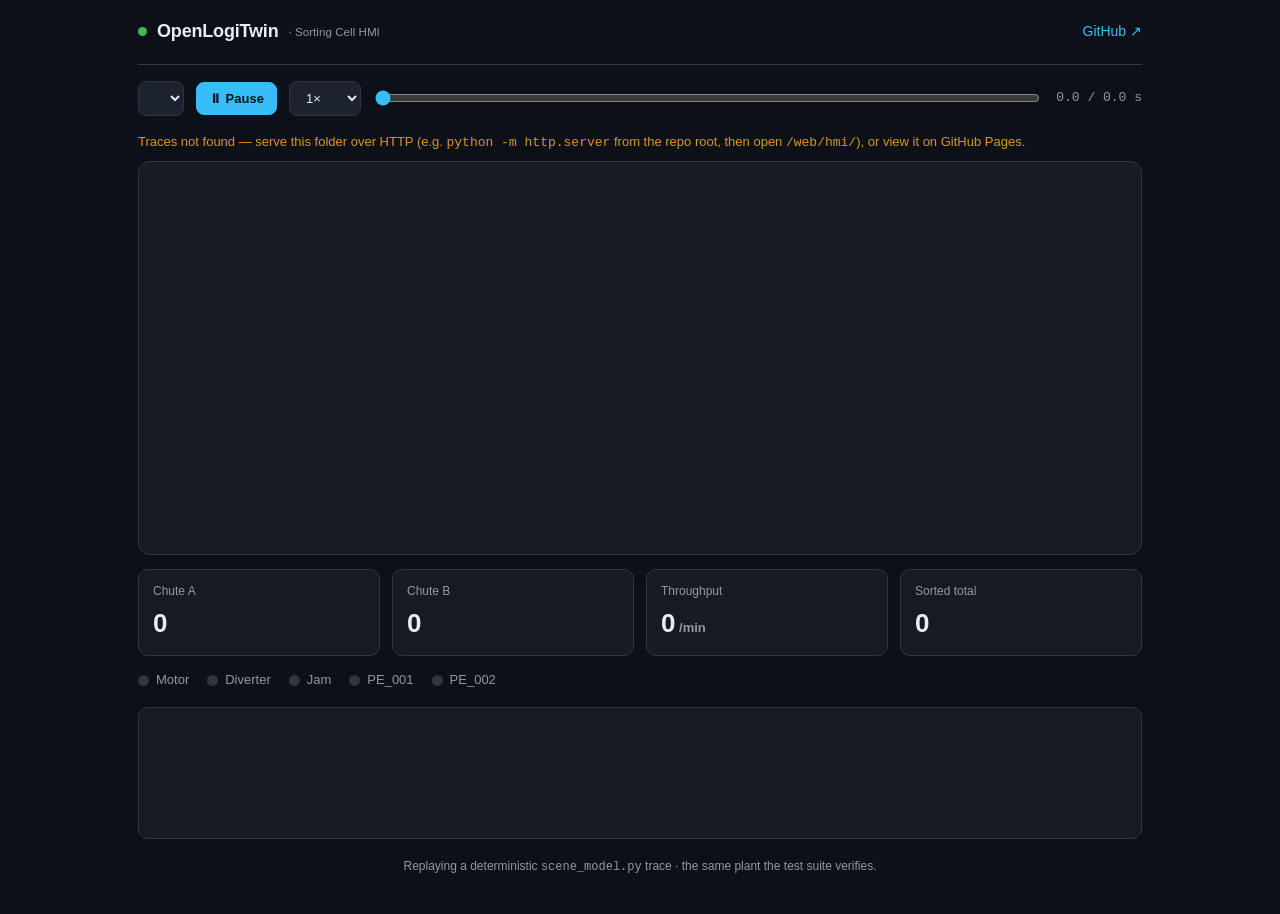
==== web/hmi/index.html @ 6ed05a0e "feat: live web HMI — replays sim traces in the browser (V1) - web/hmi/index.html: zero-install SVG H" ====
<!DOCTYPE html>
<html lang="en">
<head>
<meta charset="utf-8">
<meta name="viewport" content="width=device-width, initial-scale=1">
<title>OpenLogiTwin — Sorting Cell HMI</title>
<meta name="description" content="Live web HMI for the OpenLogiTwin conveyor sorting cell — replays deterministic simulation traces.">
<style>
  :root{
    --bg:#0d1117; --panel:#161b22; --panel2:#1c2230; --border:#30363d; --fg:#e6edf3;
    --muted:#9198a1; --accent:#38bdf8; --a:#3b82f6; --b:#f0883e; --ok:#3fb950;
    --warn:#d29922; --bad:#f85149; --belt:#222b38;
  }
  *{box-sizing:border-box}
  body{margin:0;background:var(--bg);color:var(--fg);
    font:14px/1.55 -apple-system,BlinkMacSystemFont,"Segoe UI",Roboto,Helvetica,Arial,sans-serif}
  a{color:var(--accent);text-decoration:none}
  .wrap{max-width:1040px;margin:0 auto;padding:0 18px}
  header{display:flex;align-items:center;justify-content:space-between;
    padding:18px 0;border-bottom:1px solid var(--border)}
  .brand{display:flex;align-items:center;gap:10px}
  .brand b{font-size:18px;letter-spacing:-.01em}
  .brand small{color:var(--muted)}
  .dot{width:9px;height:9px;border-radius:50%;background:var(--ok)}
  .toolbar{display:flex;align-items:center;gap:12px;flex-wrap:wrap;margin:16px 0}
  select,button{background:var(--panel2);color:var(--fg);border:1px solid var(--border);
    border-radius:8px;padding:8px 12px;font-size:13px;cursor:pointer}
  button:hover,select:hover{border-color:#4b5563}
  button.primary{background:var(--accent);color:#03121c;border-color:var(--accent);font-weight:600}
  input[type=range]{accent-color:var(--accent);flex:1;min-width:120px}
  .time{font-family:"SFMono-Regular",Consolas,monospace;color:var(--muted);font-size:13px;min-width:88px;text-align:right}
  .stage{background:var(--panel);border:1px solid var(--border);border-radius:12px;padding:8px}
  .grid{display:grid;grid-template-columns:repeat(auto-fit,minmax(120px,1fr));gap:12px;margin:14px 0}
  .card{background:var(--panel);border:1px solid var(--border);border-radius:10px;padding:12px 14px}
  .card .k{color:var(--muted);font-size:12px}
  .card .v{font-size:26px;font-weight:600;margin-top:2px}
  .lamps{display:flex;gap:18px;flex-wrap:wrap;align-items:center;margin:8px 0 16px}
  .lamp{display:flex;align-items:center;gap:7px;color:var(--muted);font-size:13px}
  .lamp i{width:11px;height:11px;border-radius:50%;background:var(--border);transition:background .15s}
  .log{background:var(--panel);border:1px solid var(--border);border-radius:10px;
    height:132px;overflow:auto;padding:8px 12px;font-family:Consolas,monospace;font-size:12.5px}
  .log div{color:var(--muted);padding:1px 0}
  .log .t{color:#566070}
  footer{color:var(--muted);font-size:12px;padding:18px 0 40px;text-align:center}
  .hint{display:none;color:var(--warn);font-size:13px;margin:8px 0}
</style>
</head>
<body>
<div class="wrap">
  <header>
    <div class="brand">
      <span class="dot"></span>
      <b>OpenLogiTwin</b><small>· Sorting Cell HMI</small>
    </div>
    <a href="https://github.com/aydogandagidir/conveyor-sorting-twin">GitHub ↗</a>
  </header>

  <div class="toolbar">
    <select id="scenario" aria-label="Scenario"></select>
    <button id="play" class="primary">⏸ Pause</button>
    <select id="speed" aria-label="Speed">
      <option value="0.5">0.5×</option><option value="1" selected>1×</option>
      <option value="2">2×</option><option value="4">4×</option>
    </select>
    <input type="range" id="seek" min="0" max="1000" value="0" aria-label="Timeline">
    <span class="time" id="time">0.0 / 0.0 s</span>
  </div>
  <div class="hint" id="hint">Traces not found — serve this folder over HTTP (e.g. <code>python -m http.server</code> from the repo root, then open <code>/web/hmi/</code>), or view it on GitHub Pages.</div>

  <div class="stage">
    <svg id="cell" viewBox="0 0 960 360" role="img" aria-label="Conveyor sorting cell visualization"></svg>
  </div>

  <div class="grid">
    <div class="card"><div class="k">Chute A</div><div class="v" id="ca">0</div></div>
    <div class="card"><div class="k">Chute B</div><div class="v" id="cb">0</div></div>
    <div class="card"><div class="k">Throughput</div><div class="v" id="tp">0<span style="font-size:13px;color:var(--muted)"> /min</span></div></div>
    <div class="card"><div class="k">Sorted total</div><div class="v" id="tot">0</div></div>
  </div>

  <div class="lamps">
    <span class="lamp"><i id="l-motor"></i>Motor</span>
    <span class="lamp"><i id="l-div"></i>Diverter</span>
    <span class="lamp"><i id="l-jam"></i>Jam</span>
    <span class="lamp"><i id="l-pe1"></i>PE_001</span>
    <span class="lamp"><i id="l-pe2"></i>PE_002</span>
  </div>

  <div class="log" id="log"></div>
  <footer>Replaying a deterministic <code>scene_model.py</code> trace · the same plant the test suite verifies.</footer>
</div>

<script>
(function(){
  const NS="http://www.w3.org/2000/svg", svg=document.getElementById("cell");
  const OX=64, SCALE=5.4, BELT_Y=214, PLEN=10;            // cm -> px
  const cx = cm => OX + cm*SCALE;
  const A_BIN={x:648,y:78}, B_BIN={x:812,y:208};          // exit targets (px)
  let trace=null, frames=[], dt=0.05, dur=0, layout=null;
  let simT=0, playing=true, speed=1, lastTs=null, lastIdx=-1;
  const vis=new Map();                                     // id -> {el, exiting, et}
  const $ = id => document.getElementById(id);

  function el(tag, attrs){const e=document.createElementNS(NS,tag);
    for(const k in attrs)e.setAttribute(k,attrs[k]);return e;}
  function text(x,y,s,fill,size){const t=el("text",{x,y,"font-size":size||11,fill});t.textContent=s;return t;}

  function drawStatic(){
    svg.innerHTML="";
    svg.appendChild(el("rect",{x:cx(0),y:BELT_Y,width:cx(layout.end)-cx(0),height:30,rx:5,
      fill:"var(--belt)",stroke:"var(--border)","stroke-width":1}));
    svg.appendChild(text(cx(0),BELT_Y-10,"infeed","var(--muted)"));
    // diverter
    svg.appendChild(el("rect",{id:"sv-div",x:cx(layout.divert)-3,y:BELT_Y-22,width:7,height:30,rx:2,
      fill:"var(--border)"}));
    // photo-eyes
    for(const [k,xcm,lbl] of [["pe1",layout.pe1,"pe_001"],["pe2",layout.pe2,"pe_002"]]){
      svg.appendChild(el("circle",{id:"sv-"+k,cx:cx(xcm),cy:BELT_Y-6,r:5,fill:"var(--border)"}));
      svg.appendChild(text(cx(xcm)-16,BELT_Y-22,lbl,"var(--muted)"));
    }
    // chute A spur + bin
    const sp=el("path",{d:`M ${cx(layout.divert)} ${BELT_Y} L ${A_BIN.x+30} ${A_BIN.y+44}`,
      fill:"none",stroke:"var(--border)","stroke-width":2,"stroke-dasharray":"4 4"});
    svg.appendChild(sp);
    svg.appendChild(el("rect",{x:A_BIN.x-12,y:A_BIN.y-12,width:120,height:50,rx:7,
      fill:"none",stroke:"var(--a)","stroke-width":1.4}));
    svg.appendChild(text(A_BIN.x,A_BIN.y+6,"Chute A","var(--a)",13));
    // chute B bin
    svg.appendChild(el("rect",{x:B_BIN.x-12,y:B_BIN.y-12,width:120,height:50,rx:7,
      fill:"none",stroke:"var(--b)","stroke-width":1.4}));
    svg.appendChild(text(B_BIN.x,B_BIN.y+6,"Chute B","var(--b)",13));
    const g=el("g",{id:"sv-parcels"}); svg.appendChild(g);
  }

  function frameAt(t){
    let i=Math.min(Math.floor(t/dt),frames.length-1); if(i<0)i=0;
    const f=frames[i], g=frames[Math.min(i+1,frames.length-1)];
    const frac=Math.min(Math.max((t-i*dt)/dt,0),1);
    const gm=new Map(g.parcels.map(p=>[p.id,p]));
    const parcels=f.parcels.map(p=>{const q=gm.get(p.id);
      return {id:p.id,x:q?p.x+(q.x-p.x)*frac:p.x,dest:p.dest,stuck:p.stuck};});
    return {i,parcels,motor:f.motor,diverter:f.diverter,jam:f.jam,a:f.a,b:f.b,pe1:f.pe1,pe2:f.pe2};
  }

  function lamp(id,on,col){$(id).style.background=on?(col||"var(--ok)"):"var(--border)";}

  function render(st,realDt){
    const g=$("sv-parcels");
    const seen=new Set();
    for(const p of st.parcels){
      let v=vis.get(p.id);
      if(!v){const r=el("rect",{width:24,height:18,rx:3});g.appendChild(r);v={el:r};vis.set(p.id,v);}
      v.exiting=false; v.dest=p.dest;
      v.el.setAttribute("x",cx(p.x)-12); v.el.setAttribute("y",BELT_Y-3);
      v.el.setAttribute("fill",p.dest===1?"var(--a)":"var(--b)");
      v.el.setAttribute("opacity",p.stuck?0.55:1);
      v.el.setAttribute("stroke",p.stuck?"var(--bad)":"none");
      v.el.setAttribute("stroke-width",p.stuck?2:0);
      seen.add(p.id);
    }
    for(const [id,v] of [...vis]){
      if(seen.has(id))continue;
      if(!v.exiting){v.exiting=true; v.et=0;
        const r=v.el; v.sx=+r.getAttribute("x"); v.sy=+r.getAttribute("y");
        const tgt=v.dest===1?A_BIN:B_BIN; v.tx=tgt.x; v.ty=tgt.y;}
      v.et+=realDt; const k=Math.min(v.et/0.45,1);
      v.el.setAttribute("x",v.sx+(v.tx-v.sx)*k);
      v.el.setAttribute("y",v.sy+(v.ty-v.sy)*k);
      v.el.setAttribute("opacity",1-k*0.9);
      if(k>=1){v.el.remove(); vis.delete(id);}
    }
    $("sv-div").setAttribute("fill",st.diverter?"var(--warn)":"var(--border)");
    $("sv-pe1").setAttribute("fill",st.pe1?"var(--accent)":"var(--border)");
    $("sv-pe2").setAttribute("fill",st.pe2?"var(--accent)":"var(--border)");
    lamp("l-motor",st.motor); lamp("l-div",st.diverter,"var(--warn)");
    lamp("l-jam",st.jam,"var(--bad)"); lamp("l-pe1",st.pe1,"var(--accent)"); lamp("l-pe2",st.pe2,"var(--accent)");
    $("ca").textContent=st.a; $("cb").textContent=st.b; $("tot").textContent=st.a+st.b;
    const mins=Math.max(simT/60,1e-6);
    $("tp").innerHTML=Math.round((st.a+st.b)/mins)+'<span style="font-size:13px;color:var(--muted)"> /min</span>';
    $("seek").value=Math.round(simT/dur*1000)||0;
    $("time").textContent=simT.toFixed(1)+" / "+dur.toFixed(1)+" s";
    logTransitions(st.i);
  }

  function logLine(t,msg,col){const d=document.createElement("div");
    d.innerHTML='<span class="t">'+t.toFixed(2)+'s</span> '+msg;
    if(col)d.style.color=col; const L=$("log"); L.appendChild(d); L.scrollTop=L.scrollHeight;}
  function logTransitions(idx){
    if(idx<=lastIdx){lastIdx=idx;return;}
    for(let j=Math.max(lastIdx,0)+1;j<=idx;j++){
      const a=frames[j-1], b=frames[j]; if(!a||!b)continue; const tt=j*dt;
      if(b.a>a.a)logLine(tt,"Sorted → Chute A","var(--a)");
      if(b.b>a.b)logLine(tt,"Sorted → Chute B","var(--b)");
      if(b.jam&&!a.jam)logLine(tt,"⚠ JAM detected — line stopped","var(--bad)");
      if(!b.jam&&a.jam)logLine(tt,"Jam cleared / reset","var(--ok)");
    }
    lastIdx=idx;
  }

  function clearVis(){for(const[,v]of vis)v.el.remove(); vis.clear();}
  function reset(){simT=0; lastIdx=-1; playing=true; $("play").textContent="⏸ Pause";
    $("log").innerHTML=""; clearVis();}

  let lastTick=null;
  function tick(){
    const now=performance.now(); if(lastTick==null)lastTick=now;
    const rd=Math.min((now-lastTick)/1000,0.5); lastTick=now;   // wall-clock dt; works hidden too
    if(playing&&frames.length){
      simT+=rd*speed;
      if(simT>=dur){simT=0; lastIdx=-1; $("log").innerHTML=""; clearVis();}   // seamless loop
    }
    if(frames.length)render(frameAt(simT),rd);
  }
  setInterval(tick,33);   // setInterval (not rAF) so it keeps running in background/kiosk tabs

  async function loadTrace(name){
    const r=await fetch("traces/"+name+".json"); trace=await r.json();
    frames=trace.frames; dt=trace.dt; layout=trace.layout;
    dur=(frames.length-1)*dt; drawStatic(); reset();
  }
  async function init(){
    try{
      const idx=await (await fetch("traces/index.json")).json();
      const sel=$("scenario");
      idx.traces.forEach(n=>{const o=document.createElement("option");o.value=n;
        o.textContent=n.replace(/_/g," ");sel.appendChild(o);});
      sel.onchange=()=>loadTrace(sel.value);
      await loadTrace(idx.traces[0]);
    }catch(e){$("hint").style.display="block";}
  }
  $("play").onclick=()=>{playing=!playing;$("play").textContent=playing?"⏸ Pause":"▶ Play";};
  $("speed").onchange=e=>speed=+e.target.value;
  $("seek").oninput=e=>{simT=(+e.target.value)/1000*dur; lastIdx=-1; $("log").innerHTML="";
    for(const[,v]of vis)v.el.remove(); vis.clear();};
  init();
})();
</script>
</body>
</html>
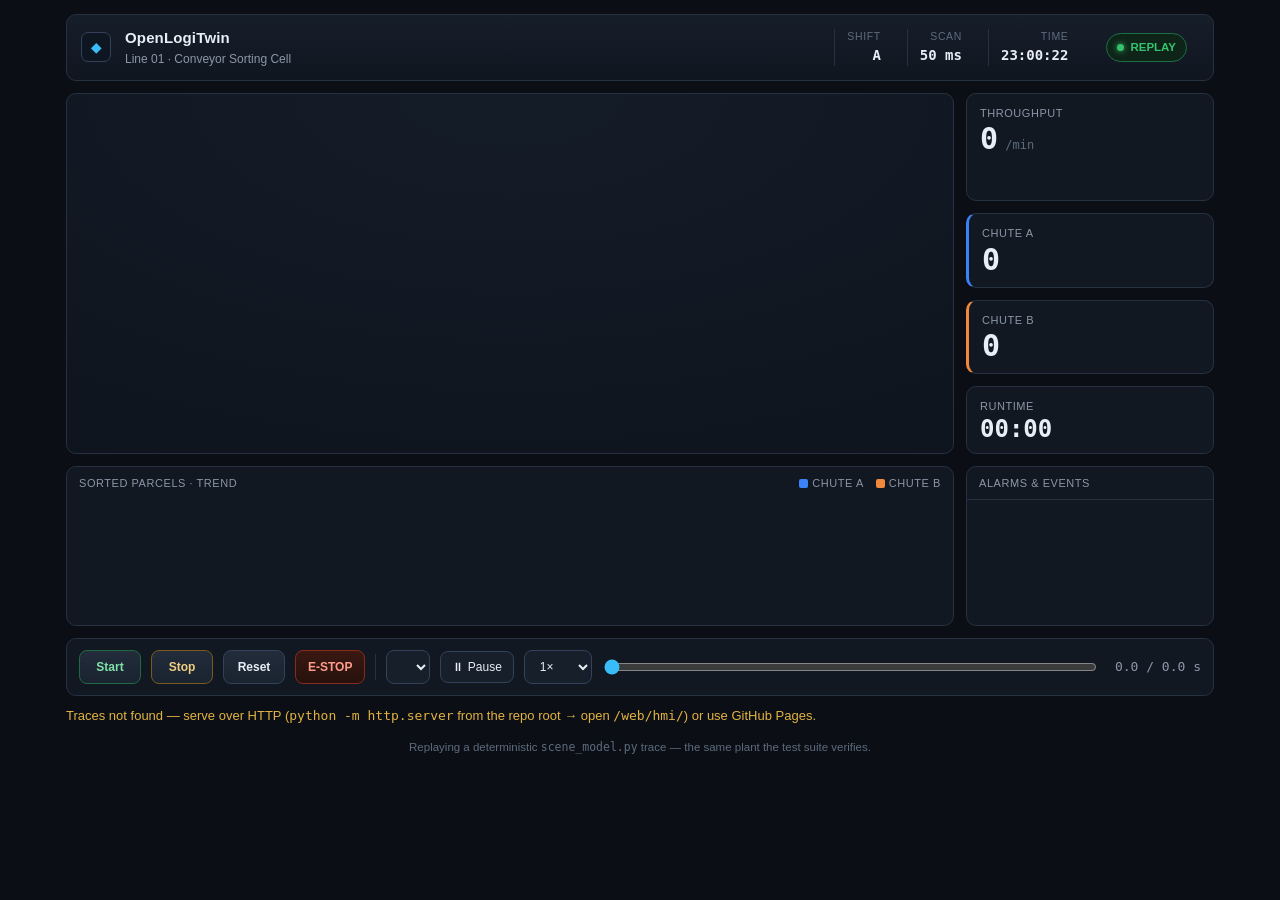
==== commit 50f6c5c7: "feat: high-fidelity industrial HMI — SCADA-grade visuals (V2) Rebuild web/hmi as a convincing indust" ====
--- a/web/hmi/index.html
+++ b/web/hmi/index.html
@@ -4,234 +4,345 @@
 <meta charset="utf-8">
 <meta name="viewport" content="width=device-width, initial-scale=1">
 <title>OpenLogiTwin — Sorting Cell HMI</title>
-<meta name="description" content="Live web HMI for the OpenLogiTwin conveyor sorting cell — replays deterministic simulation traces.">
+<meta name="description" content="High-fidelity web HMI for the OpenLogiTwin conveyor sorting cell — replays deterministic simulation traces.">
 <style>
   :root{
-    --bg:#0d1117; --panel:#161b22; --panel2:#1c2230; --border:#30363d; --fg:#e6edf3;
-    --muted:#9198a1; --accent:#38bdf8; --a:#3b82f6; --b:#f0883e; --ok:#3fb950;
-    --warn:#d29922; --bad:#f85149; --belt:#222b38;
+    --bg:#0b0f15; --panel:#121822; --panel2:#171f2b; --edge:#263141; --edge2:#33415a;
+    --fg:#e8eef6; --muted:#8b97a8; --dim:#5d6b7e;
+    --a:#3b82f6; --b:#f0883e; --ok:#36c26e; --warn:#e3b341; --bad:#f0533a; --accent:#38bdf8;
+    --steel:#2a3545; --steel2:#212b39; --belt:#1b2430; --box:#caa46a; --boxedge:#8a6f43;
   }
   *{box-sizing:border-box}
-  body{margin:0;background:var(--bg);color:var(--fg);
-    font:14px/1.55 -apple-system,BlinkMacSystemFont,"Segoe UI",Roboto,Helvetica,Arial,sans-serif}
+  html,body{margin:0;background:var(--bg);color:var(--fg);
+    font:13px/1.5 "Segoe UI",-apple-system,BlinkMacSystemFont,Roboto,Helvetica,Arial,sans-serif}
+  .app{max-width:1180px;margin:0 auto;padding:0 16px 40px}
   a{color:var(--accent);text-decoration:none}
-  .wrap{max-width:1040px;margin:0 auto;padding:0 18px}
-  header{display:flex;align-items:center;justify-content:space-between;
-    padding:18px 0;border-bottom:1px solid var(--border)}
-  .brand{display:flex;align-items:center;gap:10px}
-  .brand b{font-size:18px;letter-spacing:-.01em}
-  .brand small{color:var(--muted)}
-  .dot{width:9px;height:9px;border-radius:50%;background:var(--ok)}
-  .toolbar{display:flex;align-items:center;gap:12px;flex-wrap:wrap;margin:16px 0}
-  select,button{background:var(--panel2);color:var(--fg);border:1px solid var(--border);
-    border-radius:8px;padding:8px 12px;font-size:13px;cursor:pointer}
-  button:hover,select:hover{border-color:#4b5563}
-  button.primary{background:var(--accent);color:#03121c;border-color:var(--accent);font-weight:600}
+
+  header{display:flex;align-items:center;gap:14px;padding:12px 14px;margin-top:14px;
+    background:linear-gradient(180deg,#161e2a,#101620);border:1px solid var(--edge);border-radius:10px}
+  .logo{width:30px;height:30px;border-radius:7px;background:#0e1622;border:1px solid var(--edge2);
+    display:flex;align-items:center;justify-content:center;color:var(--accent);font-weight:700}
+  header .ttl{font-size:15px;font-weight:600;letter-spacing:.01em}
+  header .sub{color:var(--muted);font-size:12px}
+  .spacer{flex:1}
+  .stat{display:flex;flex-direction:column;align-items:flex-end;padding:0 12px;border-left:1px solid var(--edge)}
+  .stat .l{color:var(--dim);font-size:10.5px;text-transform:uppercase;letter-spacing:.06em}
+  .stat .v{font-family:"Consolas",monospace;font-size:14px;font-weight:600}
+  .pill{display:inline-flex;align-items:center;gap:6px;font-size:11.5px;font-weight:600;
+    padding:5px 10px;border-radius:20px;border:1px solid}
+  .pill.live{color:var(--ok);border-color:#1e6e44;background:#0e2418}
+  .pill .led{width:7px;height:7px;border-radius:50%;background:currentColor;box-shadow:0 0 6px currentColor}
+
+  .alarm{display:none;align-items:center;gap:10px;margin-top:10px;padding:9px 14px;border-radius:8px;
+    background:#2a120c;border:1px solid #7a2a1c;color:#ffb4a4;font-weight:600;font-size:13px}
+  .alarm.show{display:flex;animation:apulse 1.1s ease-in-out infinite}
+  @keyframes apulse{50%{background:#3a160d}}
+
+  .main{display:grid;grid-template-columns:1fr 248px;gap:12px;margin-top:12px}
+  .stage{background:radial-gradient(120% 140% at 50% 0,#141c28,#0d131c);
+    border:1px solid var(--edge);border-radius:10px;padding:6px}
+  .kpis{display:flex;flex-direction:column;gap:12px}
+  .kpi{background:var(--panel);border:1px solid var(--edge);border-radius:10px;padding:11px 13px}
+  .kpi .l{color:var(--muted);font-size:11px;text-transform:uppercase;letter-spacing:.05em}
+  .kpi .v{font-size:30px;font-weight:700;font-family:"Consolas",monospace;line-height:1.1;margin-top:1px}
+  .kpi .u{font-size:12px;color:var(--dim);font-weight:400}
+  .kpi.a{border-left:3px solid var(--a)} .kpi.b{border-left:3px solid var(--b)}
+  .spark{width:100%;height:30px;display:block;margin-top:4px}
+
+  .lower{display:grid;grid-template-columns:1fr 248px;gap:12px;margin-top:12px}
+  .trend{background:var(--panel);border:1px solid var(--edge);border-radius:10px;padding:8px 12px}
+  .trend .hd{display:flex;justify-content:space-between;color:var(--muted);font-size:11px;
+    text-transform:uppercase;letter-spacing:.05em;margin-bottom:4px}
+  .leg{display:flex;gap:12px;font-size:11px} .leg b{font-weight:400;color:var(--muted)}
+  .leg i{width:9px;height:9px;border-radius:2px;display:inline-block;margin-right:4px;vertical-align:-1px}
+  .alist{background:var(--panel);border:1px solid var(--edge);border-radius:10px;overflow:hidden}
+  .alist .hd{padding:8px 12px;color:var(--muted);font-size:11px;text-transform:uppercase;
+    letter-spacing:.05em;border-bottom:1px solid var(--edge)}
+  .alist .rows{height:118px;overflow:auto}
+  .arow{display:flex;align-items:center;gap:8px;padding:5px 12px;font-size:12px;border-bottom:1px solid #0f1620}
+  .arow .ts{font-family:Consolas,monospace;color:var(--dim);font-size:11px}
+  .arow .d{width:7px;height:7px;border-radius:50%;flex:none}
+
+  .ctrl{display:flex;align-items:center;gap:10px;flex-wrap:wrap;margin-top:12px;padding:11px 12px;
+    background:var(--panel);border:1px solid var(--edge);border-radius:10px}
+  .hbtn{min-width:62px;padding:9px 12px;border-radius:8px;border:1px solid var(--edge2);
+    background:linear-gradient(180deg,#222c3a,#1a2330);color:var(--fg);font-weight:600;font-size:12px;cursor:pointer}
+  .hbtn:active{transform:translateY(1px)}
+  .hbtn.go{border-color:#1f6b41;color:#7ee2a6} .hbtn.stop{border-color:#7a5a1d;color:#f0cd83}
+  .hbtn.est{border-color:#8a2a1c;color:#ff9d8c;background:linear-gradient(180deg,#3a1812,#27110c)}
+  .sep{width:1px;height:26px;background:var(--edge)}
+  select,.play{background:var(--panel2);color:var(--fg);border:1px solid var(--edge2);border-radius:8px;
+    padding:8px 11px;font-size:12px;cursor:pointer}
   input[type=range]{accent-color:var(--accent);flex:1;min-width:120px}
-  .time{font-family:"SFMono-Regular",Consolas,monospace;color:var(--muted);font-size:13px;min-width:88px;text-align:right}
-  .stage{background:var(--panel);border:1px solid var(--border);border-radius:12px;padding:8px}
-  .grid{display:grid;grid-template-columns:repeat(auto-fit,minmax(120px,1fr));gap:12px;margin:14px 0}
-  .card{background:var(--panel);border:1px solid var(--border);border-radius:10px;padding:12px 14px}
-  .card .k{color:var(--muted);font-size:12px}
-  .card .v{font-size:26px;font-weight:600;margin-top:2px}
-  .lamps{display:flex;gap:18px;flex-wrap:wrap;align-items:center;margin:8px 0 16px}
-  .lamp{display:flex;align-items:center;gap:7px;color:var(--muted);font-size:13px}
-  .lamp i{width:11px;height:11px;border-radius:50%;background:var(--border);transition:background .15s}
-  .log{background:var(--panel);border:1px solid var(--border);border-radius:10px;
-    height:132px;overflow:auto;padding:8px 12px;font-family:Consolas,monospace;font-size:12.5px}
-  .log div{color:var(--muted);padding:1px 0}
-  .log .t{color:#566070}
-  footer{color:var(--muted);font-size:12px;padding:18px 0 40px;text-align:center}
-  .hint{display:none;color:var(--warn);font-size:13px;margin:8px 0}
+  .time{font-family:Consolas,monospace;color:var(--muted);min-width:92px;text-align:right}
+  footer{color:var(--dim);font-size:11.5px;text-align:center;margin-top:14px}
+  .hint{display:none;color:var(--warn);margin-top:10px}
+  @media(max-width:820px){.main,.lower{grid-template-columns:1fr}}
+
+  /* mimic motion (gated by .run on the svg) */
+  .anim{animation-play-state:paused}
+  .run .anim{animation-play-state:running}
+  .beltmove{animation:bmove .7s linear infinite}
+  @keyframes bmove{to{transform:translateX(-22px)}}
+  .roller{transform-box:fill-box;transform-origin:center;animation:rspin 1.1s linear infinite}
+  @keyframes rspin{to{transform:rotate(360deg)}}
+  #sv-divarm{transition:transform .22s cubic-bezier(.4,1.3,.5,1)}
+  .glow{filter:drop-shadow(0 0 4px currentColor)}
 </style>
 </head>
 <body>
-<div class="wrap">
+<div class="app">
   <header>
-    <div class="brand">
-      <span class="dot"></span>
-      <b>OpenLogiTwin</b><small>· Sorting Cell HMI</small>
+    <div class="logo">◆</div>
+    <div><div class="ttl">OpenLogiTwin</div><div class="sub">Line 01 · Conveyor Sorting Cell</div></div>
+    <div class="spacer"></div>
+    <div class="stat"><span class="l">Shift</span><span class="v">A</span></div>
+    <div class="stat"><span class="l">Scan</span><span class="v" id="scan">50 ms</span></div>
+    <div class="stat"><span class="l">Time</span><span class="v" id="clock">--:--:--</span></div>
+    <div class="stat" style="border:none"><span class="pill live" id="conn"><span class="led"></span>REPLAY</span></div>
+  </header>
+
+  <div class="alarm" id="alarm"><span>⚠</span><span id="alarm-msg">Jam detected — conveyor stopped</span></div>
+
+  <div class="main">
+    <div class="stage">
+      <svg id="cell" viewBox="0 0 960 340" role="img" aria-label="Conveyor sorting cell process mimic"></svg>
     </div>
-    <a href="https://github.com/aydogandagidir/conveyor-sorting-twin">GitHub ↗</a>
-  </header>
-
-  <div class="toolbar">
+    <div class="kpis">
+      <div class="kpi"><div class="l">Throughput</div><div class="v" id="tp">0<span class="u"> /min</span></div>
+        <canvas class="spark" id="spark" width="220" height="30"></canvas></div>
+      <div class="kpi a"><div class="l">Chute A</div><div class="v" id="ca">0</div></div>
+      <div class="kpi b"><div class="l">Chute B</div><div class="v" id="cb">0</div></div>
+      <div class="kpi"><div class="l">Runtime</div><div class="v" id="rt" style="font-size:24px">00:00</div></div>
+    </div>
+  </div>
+
+  <div class="lower">
+    <div class="trend">
+      <div class="hd"><span>Sorted parcels · trend</span>
+        <span class="leg"><b><i style="background:var(--a)"></i>Chute A</b><b><i style="background:var(--b)"></i>Chute B</b></span></div>
+      <canvas id="trend" width="900" height="116" style="width:100%;height:116px"></canvas>
+    </div>
+    <div class="alist">
+      <div class="hd">Alarms &amp; events</div>
+      <div class="rows" id="log"></div>
+    </div>
+  </div>
+
+  <div class="ctrl">
+    <button class="hbtn go" id="b-start">Start</button>
+    <button class="hbtn stop" id="b-stop">Stop</button>
+    <button class="hbtn" id="b-reset">Reset</button>
+    <button class="hbtn est" id="b-est">E-STOP</button>
+    <div class="sep"></div>
     <select id="scenario" aria-label="Scenario"></select>
-    <button id="play" class="primary">⏸ Pause</button>
+    <button class="play" id="play">⏸ Pause</button>
     <select id="speed" aria-label="Speed">
       <option value="0.5">0.5×</option><option value="1" selected>1×</option>
-      <option value="2">2×</option><option value="4">4×</option>
-    </select>
+      <option value="2">2×</option><option value="4">4×</option></select>
     <input type="range" id="seek" min="0" max="1000" value="0" aria-label="Timeline">
     <span class="time" id="time">0.0 / 0.0 s</span>
   </div>
-  <div class="hint" id="hint">Traces not found — serve this folder over HTTP (e.g. <code>python -m http.server</code> from the repo root, then open <code>/web/hmi/</code>), or view it on GitHub Pages.</div>
-
-  <div class="stage">
-    <svg id="cell" viewBox="0 0 960 360" role="img" aria-label="Conveyor sorting cell visualization"></svg>
-  </div>
-
-  <div class="grid">
-    <div class="card"><div class="k">Chute A</div><div class="v" id="ca">0</div></div>
-    <div class="card"><div class="k">Chute B</div><div class="v" id="cb">0</div></div>
-    <div class="card"><div class="k">Throughput</div><div class="v" id="tp">0<span style="font-size:13px;color:var(--muted)"> /min</span></div></div>
-    <div class="card"><div class="k">Sorted total</div><div class="v" id="tot">0</div></div>
-  </div>
-
-  <div class="lamps">
-    <span class="lamp"><i id="l-motor"></i>Motor</span>
-    <span class="lamp"><i id="l-div"></i>Diverter</span>
-    <span class="lamp"><i id="l-jam"></i>Jam</span>
-    <span class="lamp"><i id="l-pe1"></i>PE_001</span>
-    <span class="lamp"><i id="l-pe2"></i>PE_002</span>
-  </div>
-
-  <div class="log" id="log"></div>
-  <footer>Replaying a deterministic <code>scene_model.py</code> trace · the same plant the test suite verifies.</footer>
+  <div class="hint" id="hint">Traces not found — serve over HTTP (<code>python -m http.server</code> from the repo root → open <code>/web/hmi/</code>) or use GitHub Pages.</div>
+  <footer>Replaying a deterministic <code>scene_model.py</code> trace — the same plant the test suite verifies.</footer>
 </div>
 
 <script>
 (function(){
-  const NS="http://www.w3.org/2000/svg", svg=document.getElementById("cell");
-  const OX=64, SCALE=5.4, BELT_Y=214, PLEN=10;            // cm -> px
-  const cx = cm => OX + cm*SCALE;
-  const A_BIN={x:648,y:78}, B_BIN={x:812,y:208};          // exit targets (px)
-  let trace=null, frames=[], dt=0.05, dur=0, layout=null;
-  let simT=0, playing=true, speed=1, lastTs=null, lastIdx=-1;
-  const vis=new Map();                                     // id -> {el, exiting, et}
-  const $ = id => document.getElementById(id);
-
-  function el(tag, attrs){const e=document.createElementNS(NS,tag);
-    for(const k in attrs)e.setAttribute(k,attrs[k]);return e;}
-  function text(x,y,s,fill,size){const t=el("text",{x,y,"font-size":size||11,fill});t.textContent=s;return t;}
+  const NS="http://www.w3.org/2000/svg", svg=document.getElementById("cell"), $=id=>document.getElementById(id);
+  const OX=120, SCALE=5.0, BELT_TOP=206, BELT_H=26, BOX_H=23, BOX_W=26;
+  const cx=cm=>OX+cm*SCALE;
+  const A_BIN={x:690,y:96}, B_BIN={x:836,y:250};
+  let frames=[], dt=0.05, dur=0, layout=null, peCm={};
+  let simT=0, playing=true, speed=1, lastIdx=-1, lastTick=null;
+  const vis=new Map();
+  let trendA=[], trendB=[], maxN=1;
+
+  function el(t,a){const e=document.createElementNS(NS,t);for(const k in a)e.setAttribute(k,a[k]);return e;}
+  function txt(x,y,s,fill,sz,anchor){const t=el("text",{x,y,"font-size":sz||11,fill,"font-family":"Segoe UI,Arial"});
+    if(anchor)t.setAttribute("text-anchor",anchor);t.textContent=s;return t;}
 
   function drawStatic(){
     svg.innerHTML="";
-    svg.appendChild(el("rect",{x:cx(0),y:BELT_Y,width:cx(layout.end)-cx(0),height:30,rx:5,
-      fill:"var(--belt)",stroke:"var(--border)","stroke-width":1}));
-    svg.appendChild(text(cx(0),BELT_Y-10,"infeed","var(--muted)"));
+    const bx0=cx(0), bx1=cx(layout.end);
+    // frame / floor
+    svg.appendChild(el("rect",{x:20,y:24,width:920,height:300,rx:10,fill:"none",stroke:"var(--edge)","stroke-width":1}));
+    svg.appendChild(txt(36,46,"SORTING CELL — MIMIC","var(--dim)",11));
+    // andon stack light
+    const lampY=[64,92,120];
+    [["red","var(--bad)"],["amb","var(--warn)"],["grn","var(--ok)"]].forEach((c,i)=>{
+      svg.appendChild(el("rect",{x:40,y:lampY[i],width:26,height:24,rx:4,fill:"#0c121b",stroke:"var(--edge2)"}));
+      svg.appendChild(el("circle",{id:"al-"+c[0],cx:53,cy:lampY[i]+12,r:8,fill:"var(--steel2)"}));});
+    svg.appendChild(el("rect",{x:48,y:144,width:10,height:30,fill:"var(--steel)"}));
+    svg.appendChild(txt(53,188,"ANDON","var(--dim)",9,"middle"));
+    // drive motor
+    svg.appendChild(el("rect",{x:bx0-44,y:BELT_TOP-6,width:40,height:BELT_H+26,rx:5,fill:"var(--steel2)",stroke:"var(--edge2)"}));
+    svg.appendChild(el("circle",{id:"sv-drive",cx:bx0-24,cy:BELT_TOP+BELT_H/2,r:13,fill:"#0e1622",stroke:"var(--edge2)"}));
+    svg.appendChild(el("line",{id:"sv-drivebar",x1:bx0-24,y1:BELT_TOP+BELT_H/2,x2:bx0-24,y2:BELT_TOP+BELT_H/2-13,stroke:"var(--muted)","stroke-width":2}));
+    svg.appendChild(txt(bx0-24,BELT_TOP+BELT_H+34,"M-001","var(--dim)",9,"middle"));
+    // belt body + rollers
+    svg.appendChild(el("rect",{x:bx0,y:BELT_TOP,width:bx1-bx0,height:BELT_H,rx:3,fill:"var(--belt)",stroke:"var(--edge2)"}));
+    const rg=el("g",{});
+    for(let x=bx0+14;x<bx1;x+=30){const g=el("g",{class:"anim roller"});
+      g.appendChild(el("circle",{cx:x,cy:BELT_TOP+BELT_H+9,r:8,fill:"var(--steel2)",stroke:"var(--edge2)"}));
+      g.appendChild(el("line",{x1:x,y1:BELT_TOP+BELT_H+9,x2:x,y2:BELT_TOP+BELT_H+2,stroke:"var(--dim)","stroke-width":1.5}));
+      rg.appendChild(g);} svg.appendChild(rg);
+    // moving belt texture (clipped)
+    const cp=el("clipPath",{id:"beltclip"}); cp.appendChild(el("rect",{x:bx0,y:BELT_TOP,width:bx1-bx0,height:BELT_H})); svg.appendChild(cp);
+    const tex=el("g",{"clip-path":"url(#beltclip)"}); const mv=el("g",{class:"anim beltmove"});
+    for(let x=bx0-22;x<bx1+22;x+=22)mv.appendChild(el("line",{x1:x,y1:BELT_TOP,x2:x-8,y2:BELT_TOP+BELT_H,stroke:"#0e151f","stroke-width":2}));
+    tex.appendChild(mv); svg.appendChild(tex);
+    // photo-eyes
+    for(const k of ["pe1","pe2"]){const X=cx(peCm[k]);
+      svg.appendChild(el("rect",{x:X-6,y:BELT_TOP-30,width:12,height:9,rx:2,fill:"var(--steel)"}));
+      svg.appendChild(el("line",{id:"sv-"+k,x1:X,y1:BELT_TOP-20,x2:X,y2:BELT_TOP+BELT_H,stroke:"var(--ok)","stroke-width":1.5,opacity:.5}));
+      svg.appendChild(txt(X,BELT_TOP-34,k.toUpperCase().replace("PE","PE_00"),"var(--dim)",8.5,"middle"));}
     // diverter
-    svg.appendChild(el("rect",{id:"sv-div",x:cx(layout.divert)-3,y:BELT_Y-22,width:7,height:30,rx:2,
-      fill:"var(--border)"}));
-    // photo-eyes
-    for(const [k,xcm,lbl] of [["pe1",layout.pe1,"pe_001"],["pe2",layout.pe2,"pe_002"]]){
-      svg.appendChild(el("circle",{id:"sv-"+k,cx:cx(xcm),cy:BELT_Y-6,r:5,fill:"var(--border)"}));
-      svg.appendChild(text(cx(xcm)-16,BELT_Y-22,lbl,"var(--muted)"));
-    }
-    // chute A spur + bin
-    const sp=el("path",{d:`M ${cx(layout.divert)} ${BELT_Y} L ${A_BIN.x+30} ${A_BIN.y+44}`,
-      fill:"none",stroke:"var(--border)","stroke-width":2,"stroke-dasharray":"4 4"});
-    svg.appendChild(sp);
-    svg.appendChild(el("rect",{x:A_BIN.x-12,y:A_BIN.y-12,width:120,height:50,rx:7,
-      fill:"none",stroke:"var(--a)","stroke-width":1.4}));
-    svg.appendChild(text(A_BIN.x,A_BIN.y+6,"Chute A","var(--a)",13));
-    // chute B bin
-    svg.appendChild(el("rect",{x:B_BIN.x-12,y:B_BIN.y-12,width:120,height:50,rx:7,
-      fill:"none",stroke:"var(--b)","stroke-width":1.4}));
-    svg.appendChild(text(B_BIN.x,B_BIN.y+6,"Chute B","var(--b)",13));
-    const g=el("g",{id:"sv-parcels"}); svg.appendChild(g);
+    const dvX=cx(layout.divert);
+    svg.appendChild(el("circle",{cx:dvX,cy:BELT_TOP+BELT_H,r:3,fill:"var(--edge2)"}));
+    const arm=el("g",{id:"sv-divarm",transform:`rotate(0 ${dvX} ${BELT_TOP+BELT_H})`});
+    arm.appendChild(el("rect",{x:dvX-3,y:BELT_TOP-20,width:7,height:BELT_H+20,rx:3,fill:"var(--steel)",stroke:"var(--edge2)"}));
+    svg.appendChild(arm);
+    svg.appendChild(txt(dvX,BELT_TOP+BELT_H+34,"DV-001","var(--dim)",9,"middle"));
+    // chute A ramp + bin
+    svg.appendChild(el("path",{d:`M ${dvX} ${BELT_TOP} L ${A_BIN.x+18} ${A_BIN.y+44}`,fill:"none",stroke:"var(--edge2)","stroke-width":2,"stroke-dasharray":"5 5"}));
+    bin("A",A_BIN,"var(--a)"); bin("B",B_BIN,"var(--b)");
+    svg.appendChild(el("g",{id:"sv-parcels"}));
+    svg.appendChild(el("g",{id:"sv-stackA"})); svg.appendChild(el("g",{id:"sv-stackB"}));
+  }
+  function bin(id,p,col){
+    svg.appendChild(el("path",{d:`M ${p.x-18} ${p.y-14} L ${p.x-18} ${p.y+40} L ${p.x+92} ${p.y+40} L ${p.x+92} ${p.y-14}`,
+      fill:"#0d1622",stroke:col,"stroke-width":1.4}));
+    svg.appendChild(txt(p.x-10,p.y-20,"Chute "+id,col,12));
+    svg.appendChild(txt(p.x+86,p.y-20,"","var(--muted)",13,"end")).setAttribute("id","bincnt"+id);
+  }
+  function parcelEl(dest){
+    const g=el("g",{});
+    g.appendChild(el("rect",{width:BOX_W,height:BOX_H,rx:2,fill:"var(--box)",stroke:"var(--boxedge)","stroke-width":1.2}));
+    g.appendChild(el("line",{x1:0,y1:6,x2:BOX_W,y2:6,stroke:"var(--boxedge)","stroke-width":1,opacity:.6}));
+    g.appendChild(el("rect",{x:0,y:0,width:BOX_W,height:4,rx:1,fill:dest===1?"var(--a)":"var(--b)"}));
+    for(let i=0;i<5;i++)g.appendChild(el("rect",{x:5+i*3.6,y:11,width:[1.4,1,2,1,1.4][i],height:8,fill:"#23150a"}));
+    return g;
   }
 
   function frameAt(t){
     let i=Math.min(Math.floor(t/dt),frames.length-1); if(i<0)i=0;
-    const f=frames[i], g=frames[Math.min(i+1,frames.length-1)];
-    const frac=Math.min(Math.max((t-i*dt)/dt,0),1);
+    const f=frames[i], g=frames[Math.min(i+1,frames.length-1)], fr=Math.min(Math.max((t-i*dt)/dt,0),1);
     const gm=new Map(g.parcels.map(p=>[p.id,p]));
-    const parcels=f.parcels.map(p=>{const q=gm.get(p.id);
-      return {id:p.id,x:q?p.x+(q.x-p.x)*frac:p.x,dest:p.dest,stuck:p.stuck};});
+    const parcels=f.parcels.map(p=>{const q=gm.get(p.id);return {id:p.id,x:q?p.x+(q.x-p.x)*fr:p.x,dest:p.dest,stuck:p.stuck};});
     return {i,parcels,motor:f.motor,diverter:f.diverter,jam:f.jam,a:f.a,b:f.b,pe1:f.pe1,pe2:f.pe2};
   }
-
-  function lamp(id,on,col){$(id).style.background=on?(col||"var(--ok)"):"var(--border)";}
-
-  function render(st,realDt){
-    const g=$("sv-parcels");
-    const seen=new Set();
-    for(const p of st.parcels){
-      let v=vis.get(p.id);
-      if(!v){const r=el("rect",{width:24,height:18,rx:3});g.appendChild(r);v={el:r};vis.set(p.id,v);}
-      v.exiting=false; v.dest=p.dest;
-      v.el.setAttribute("x",cx(p.x)-12); v.el.setAttribute("y",BELT_Y-3);
-      v.el.setAttribute("fill",p.dest===1?"var(--a)":"var(--b)");
-      v.el.setAttribute("opacity",p.stuck?0.55:1);
-      v.el.setAttribute("stroke",p.stuck?"var(--bad)":"none");
-      v.el.setAttribute("stroke-width",p.stuck?2:0);
-      seen.add(p.id);
-    }
-    for(const [id,v] of [...vis]){
-      if(seen.has(id))continue;
-      if(!v.exiting){v.exiting=true; v.et=0;
-        const r=v.el; v.sx=+r.getAttribute("x"); v.sy=+r.getAttribute("y");
-        const tgt=v.dest===1?A_BIN:B_BIN; v.tx=tgt.x; v.ty=tgt.y;}
-      v.et+=realDt; const k=Math.min(v.et/0.45,1);
-      v.el.setAttribute("x",v.sx+(v.tx-v.sx)*k);
-      v.el.setAttribute("y",v.sy+(v.ty-v.sy)*k);
-      v.el.setAttribute("opacity",1-k*0.9);
-      if(k>=1){v.el.remove(); vis.delete(id);}
-    }
-    $("sv-div").setAttribute("fill",st.diverter?"var(--warn)":"var(--border)");
-    $("sv-pe1").setAttribute("fill",st.pe1?"var(--accent)":"var(--border)");
-    $("sv-pe2").setAttribute("fill",st.pe2?"var(--accent)":"var(--border)");
-    lamp("l-motor",st.motor); lamp("l-div",st.diverter,"var(--warn)");
-    lamp("l-jam",st.jam,"var(--bad)"); lamp("l-pe1",st.pe1,"var(--accent)"); lamp("l-pe2",st.pe2,"var(--accent)");
-    $("ca").textContent=st.a; $("cb").textContent=st.b; $("tot").textContent=st.a+st.b;
+  const set=(id,k,v)=>{const e=$(id);if(e)e.setAttribute(k,v);};
+
+  function render(st,rd){
+    svg.classList.toggle("run",st.motor);
+    const g=$("sv-parcels"), seen=new Set();
+    for(const p of st.parcels){let v=vis.get(p.id);
+      if(!v){const e=parcelEl(p.dest);g.appendChild(e);v={el:e};vis.set(p.id,v);}
+      v.dest=p.dest; v.el.setAttribute("transform",`translate(${cx(p.x)-BOX_W/2} ${BELT_TOP-BOX_H})`);
+      v.el.setAttribute("opacity",p.stuck?.6:1);
+      v.el.firstChild.setAttribute("stroke",p.stuck?"var(--bad)":"var(--boxedge)");
+      v.el.firstChild.setAttribute("stroke-width",p.stuck?2:1.2);
+      seen.add(p.id);}
+    for(const [id,v] of [...vis]){if(seen.has(id))continue;
+      if(!v.exiting){v.exiting=true;v.et=0;const m=(v.el.getAttribute("transform").match(/translate\(([-\d.]+) ([-\d.]+)/));
+        v.sx=+m[1];v.sy=+m[2];const t=v.dest===1?A_BIN:B_BIN;v.tx=t.x;v.ty=t.y;}
+      v.et+=rd;const k=Math.min(v.et/.5,1),e=1-(1-k)*(1-k);
+      v.el.setAttribute("transform",`translate(${v.sx+(v.tx-v.sx)*e} ${v.sy+(v.ty-v.sy)*e}) scale(${1-k*.45})`);
+      v.el.setAttribute("opacity",1-k);
+      if(k>=1){v.el.remove();vis.delete(id);}}
+    // diverter swing + beams + drive
+    set("sv-divarm","transform",`rotate(${st.diverter?-32:0} ${cx(layout.divert)} ${BELT_TOP+BELT_H})`);
+    beam("sv-pe1",st.pe1); beam("sv-pe2",st.pe2);
+    // andon
+    andon("al-grn",st.motor,"var(--ok)"); andon("al-amb",st.diverter&&!st.jam,"var(--warn)"); andon("al-red",st.jam,"var(--bad)");
+    // bins
+    if($("bincntA"))$("bincntA").textContent=st.a; if($("bincntB"))$("bincntB").textContent=st.b;
+    stack("sv-stackA",A_BIN,st.a,"var(--a)"); stack("sv-stackB",B_BIN,st.b,"var(--b)");
+    // KPIs
+    $("ca").textContent=st.a; $("cb").textContent=st.b;
     const mins=Math.max(simT/60,1e-6);
-    $("tp").innerHTML=Math.round((st.a+st.b)/mins)+'<span style="font-size:13px;color:var(--muted)"> /min</span>';
+    $("tp").innerHTML=Math.round((st.a+st.b)/mins)+'<span class="u"> /min</span>';
+    $("rt").textContent=fmt(simT);
     $("seek").value=Math.round(simT/dur*1000)||0;
     $("time").textContent=simT.toFixed(1)+" / "+dur.toFixed(1)+" s";
+    // alarm banner
+    $("alarm").classList.toggle("show",st.jam);
+    drawTrend(); drawSpark();
     logTransitions(st.i);
   }
-
-  function logLine(t,msg,col){const d=document.createElement("div");
-    d.innerHTML='<span class="t">'+t.toFixed(2)+'s</span> '+msg;
-    if(col)d.style.color=col; const L=$("log"); L.appendChild(d); L.scrollTop=L.scrollHeight;}
-  function logTransitions(idx){
-    if(idx<=lastIdx){lastIdx=idx;return;}
-    for(let j=Math.max(lastIdx,0)+1;j<=idx;j++){
-      const a=frames[j-1], b=frames[j]; if(!a||!b)continue; const tt=j*dt;
-      if(b.a>a.a)logLine(tt,"Sorted → Chute A","var(--a)");
-      if(b.b>a.b)logLine(tt,"Sorted → Chute B","var(--b)");
-      if(b.jam&&!a.jam)logLine(tt,"⚠ JAM detected — line stopped","var(--bad)");
-      if(!b.jam&&a.jam)logLine(tt,"Jam cleared / reset","var(--ok)");
-    }
-    lastIdx=idx;
-  }
-
-  function clearVis(){for(const[,v]of vis)v.el.remove(); vis.clear();}
-  function reset(){simT=0; lastIdx=-1; playing=true; $("play").textContent="⏸ Pause";
-    $("log").innerHTML=""; clearVis();}
-
-  let lastTick=null;
-  function tick(){
-    const now=performance.now(); if(lastTick==null)lastTick=now;
-    const rd=Math.min((now-lastTick)/1000,0.5); lastTick=now;   // wall-clock dt; works hidden too
-    if(playing&&frames.length){
-      simT+=rd*speed;
-      if(simT>=dur){simT=0; lastIdx=-1; $("log").innerHTML=""; clearVis();}   // seamless loop
-    }
-    if(frames.length)render(frameAt(simT),rd);
-  }
-  setInterval(tick,33);   // setInterval (not rAF) so it keeps running in background/kiosk tabs
+  function beam(id,broken){const e=$(id);if(!e)return;
+    e.setAttribute("stroke",broken?"var(--bad)":"var(--ok)");e.setAttribute("opacity",broken?1:.45);
+    e.setAttribute("stroke-dasharray",broken?"3 3":"0");e.setAttribute("stroke-width",broken?2.4:1.5);}
+  function andon(id,on,col){const e=$(id);if(!e)return;e.setAttribute("fill",on?col:"var(--steel2)");
+    e.style.color=col;e.classList.toggle("glow",on);}
+  function stack(id,p,n,col){const g=$(id);if(!g)return;g.innerHTML="";const show=Math.min(n,12);
+    for(let i=0;i<show;i++){const r=i%4,c=Math.floor(i/4);
+      g.appendChild(el("rect",{x:p.x+2+r*16,y:p.y+30-c*9,width:14,height:8,rx:1,fill:col,opacity:.8}));}}
+  function fmt(s){const m=Math.floor(s/60),x=Math.floor(s%60);return String(m).padStart(2,"0")+":"+String(x).padStart(2,"0");}
+
+  function drawTrend(){const c=$("trend"),x=c.getContext("2d"),W=c.width,H=c.height;
+    x.clearRect(0,0,W,H);const n=frames.length;if(!n)return;
+    const xs=i=>i/(n-1)*(W-8)+4, ys=v=>H-6-(v/maxN)*(H-16);
+    x.strokeStyle="#1c2533";x.lineWidth=1;for(let gy=0;gy<=2;gy++){const y=6+gy*(H-12)/2;
+      x.beginPath();x.moveTo(4,y);x.lineTo(W-4,y);x.stroke();}
+    for(const[arr,col] of [[trendB,"#f0883e"],[trendA,"#3b82f6"]]){
+      x.beginPath();x.moveTo(xs(0),ys(0));for(let i=0;i<n;i++)x.lineTo(xs(i),ys(arr[i]));
+      x.lineTo(xs(n-1),ys(0));x.closePath();x.globalAlpha=.13;x.fillStyle=col;x.fill();x.globalAlpha=1;
+      x.beginPath();for(let i=0;i<n;i++){const px=xs(i),py=ys(arr[i]);i?x.lineTo(px,py):x.moveTo(px,py);}
+      x.strokeStyle=col;x.lineWidth=1.6;x.stroke();}
+    const ph=xs(Math.min(Math.floor(simT/dt),n-1));x.strokeStyle="#5cc8ff";x.lineWidth=1;
+    x.beginPath();x.moveTo(ph,2);x.lineTo(ph,H-2);x.stroke();}
+  let spark=[];
+  function drawSpark(){const c=$("spark"),x=c.getContext("2d"),W=c.width,H=c.height;
+    const v=spark.length?spark[spark.length-1]:0;
+    x.clearRect(0,0,W,H);if(spark.length<2)return;const mx=Math.max(...spark,1);
+    x.beginPath();spark.forEach((s,i)=>{const px=i/(spark.length-1)*W,py=H-3-(s/mx)*(H-6);i?x.lineTo(px,py):x.moveTo(px,py);});
+    x.strokeStyle="#38bdf8";x.lineWidth=1.4;x.stroke();}
+
+  function logLine(t,msg,col,sev){const d=document.createElement("div");d.className="arow";
+    d.innerHTML='<span class="d" style="background:'+sev+'"></span><span class="ts">'+t.toFixed(2)+'s</span><span style="color:'+(col||"var(--fg)")+'">'+msg+'</span>';
+    const L=$("log");L.insertBefore(d,L.firstChild);while(L.children.length>60)L.removeChild(L.lastChild);}
+  function logTransitions(idx){if(idx<=lastIdx){lastIdx=idx;return;}
+    for(let j=Math.max(lastIdx,0)+1;j<=idx;j++){const a=frames[j-1],b=frames[j];if(!a||!b)continue;const tt=j*dt;
+      if(b.a>a.a)logLine(tt,"Parcel sorted → Chute A","var(--a)","var(--a)");
+      if(b.b>a.b)logLine(tt,"Parcel sorted → Chute B","var(--b)","var(--b)");
+      if(b.jam&&!a.jam)logLine(tt,"JAM — conveyor stopped (DV-001 zone)","#ffb4a4","var(--bad)");
+      if(!b.jam&&a.jam)logLine(tt,"Jam cleared · line reset","#9fe6bd","var(--ok)");}
+    lastIdx=idx;}
+
+  function clearVis(){for(const[,v]of vis)v.el.remove();vis.clear();}
+  function reset(){simT=0;lastIdx=-1;spark=[];playing=true;$("play").textContent="⏸ Pause";$("log").innerHTML="";clearVis();}
+  function tick(){const now=performance.now();if(lastTick==null)lastTick=now;
+    const rd=Math.min((now-lastTick)/1000,.5);lastTick=now;
+    if(playing&&frames.length){simT+=rd*speed;
+      const st=frameAt(simT);const mins=Math.max(simT/60,1e-6);
+      if(spark.length<400)spark.push((st.a+st.b)/mins);
+      if(simT>=dur){simT=0;lastIdx=-1;spark=[];$("log").innerHTML="";clearVis();}}
+    if(frames.length)render(frameAt(simT),rd);}
+  setInterval(tick,33);
+  setInterval(()=>{const d=new Date();$("clock").textContent=d.toTimeString().slice(0,8);},1000);
 
   async function loadTrace(name){
-    const r=await fetch("traces/"+name+".json"); trace=await r.json();
-    frames=trace.frames; dt=trace.dt; layout=trace.layout;
-    dur=(frames.length-1)*dt; drawStatic(); reset();
-  }
+    const r=await fetch("traces/"+name+".json");const t=await r.json();
+    frames=t.frames;dt=t.dt;layout=t.layout;dur=(frames.length-1)*dt;
+    peCm={pe1:layout.pe1,pe2:layout.pe2};
+    trendA=frames.map(f=>f.a);trendB=frames.map(f=>f.b);
+    maxN=Math.max(1,trendA[trendA.length-1]+trendB[trendB.length-1]);
+    $("scan").textContent=Math.round(dt*1000)+" ms";
+    drawStatic();reset();}
   async function init(){
-    try{
-      const idx=await (await fetch("traces/index.json")).json();
-      const sel=$("scenario");
-      idx.traces.forEach(n=>{const o=document.createElement("option");o.value=n;
-        o.textContent=n.replace(/_/g," ");sel.appendChild(o);});
-      sel.onchange=()=>loadTrace(sel.value);
-      await loadTrace(idx.traces[0]);
-    }catch(e){$("hint").style.display="block";}
-  }
+    try{const idx=await(await fetch("traces/index.json")).json();const sel=$("scenario");
+      idx.traces.forEach(n=>{const o=document.createElement("option");o.value=n;o.textContent=n.replace(/_/g," ");sel.appendChild(o);});
+      sel.onchange=()=>loadTrace(sel.value);await loadTrace(idx.traces[0]);
+    }catch(e){$("hint").style.display="block";}}
   $("play").onclick=()=>{playing=!playing;$("play").textContent=playing?"⏸ Pause":"▶ Play";};
   $("speed").onchange=e=>speed=+e.target.value;
-  $("seek").oninput=e=>{simT=(+e.target.value)/1000*dur; lastIdx=-1; $("log").innerHTML="";
-    for(const[,v]of vis)v.el.remove(); vis.clear();};
+  $("seek").oninput=e=>{simT=(+e.target.value)/1000*dur;lastIdx=-1;spark=[];$("log").innerHTML="";clearVis();};
+  $("b-start").onclick=()=>{playing=true;$("play").textContent="⏸ Pause";};
+  $("b-stop").onclick=()=>{playing=false;$("play").textContent="▶ Play";};
+  $("b-reset").onclick=()=>reset();
+  $("b-est").onclick=()=>{playing=false;$("play").textContent="▶ Play";logLine(simT,"E-STOP pressed (operator)","#ff9d8c","var(--bad)");};
   init();
 })();
 </script>
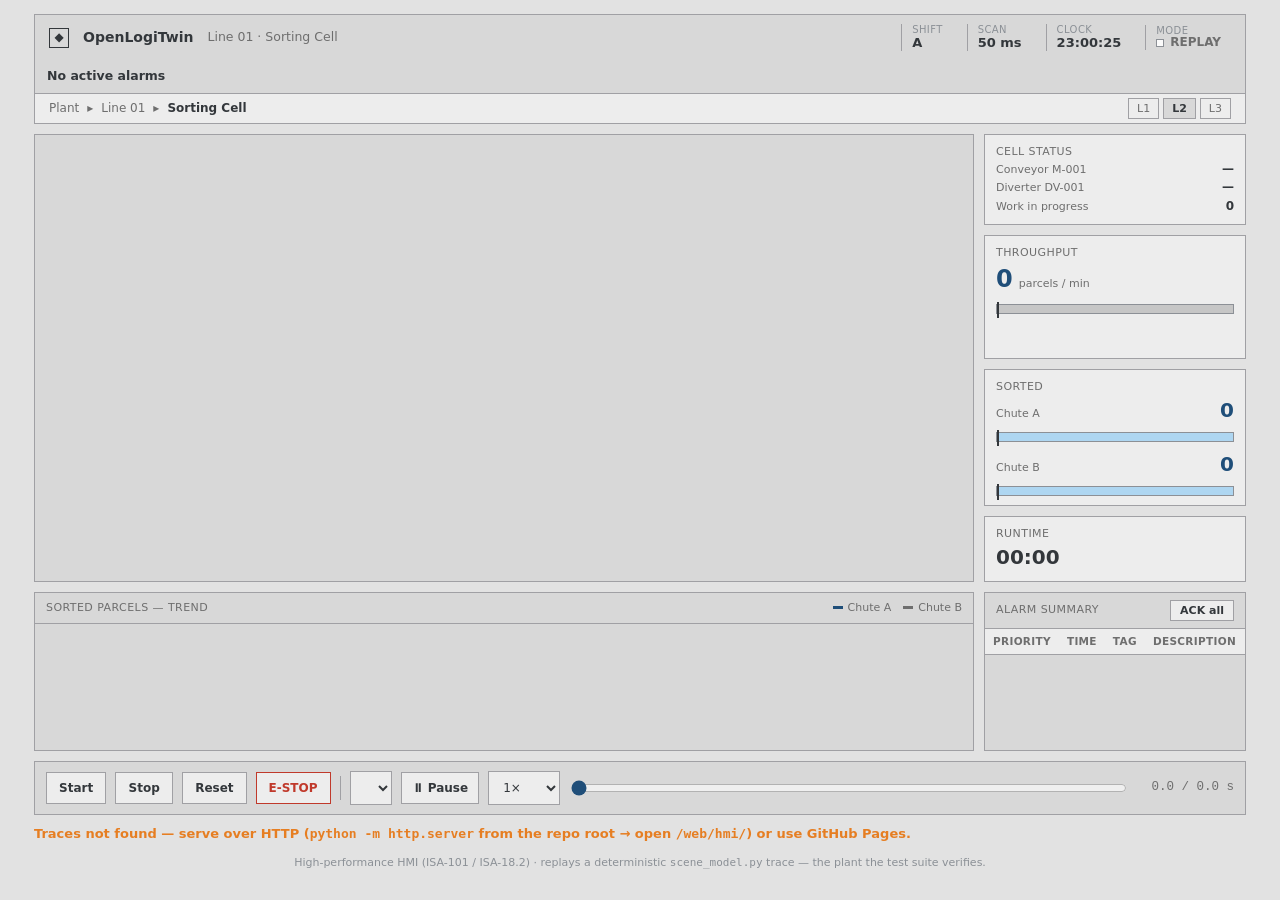
==== commit c811e3de: "feat: redesign web HMI to ISA-101 high-performance standard (research-driven) Replace the dark/glow/" ====
--- a/web/hmi/index.html
+++ b/web/hmi/index.html
@@ -4,347 +4,98 @@
 <meta charset="utf-8">
 <meta name="viewport" content="width=device-width, initial-scale=1">
 <title>OpenLogiTwin — Sorting Cell HMI</title>
-<meta name="description" content="High-fidelity web HMI for the OpenLogiTwin conveyor sorting cell — replays deterministic simulation traces.">
-<style>
-  :root{
-    --bg:#0b0f15; --panel:#121822; --panel2:#171f2b; --edge:#263141; --edge2:#33415a;
-    --fg:#e8eef6; --muted:#8b97a8; --dim:#5d6b7e;
-    --a:#3b82f6; --b:#f0883e; --ok:#36c26e; --warn:#e3b341; --bad:#f0533a; --accent:#38bdf8;
-    --steel:#2a3545; --steel2:#212b39; --belt:#1b2430; --box:#caa46a; --boxedge:#8a6f43;
-  }
-  *{box-sizing:border-box}
-  html,body{margin:0;background:var(--bg);color:var(--fg);
-    font:13px/1.5 "Segoe UI",-apple-system,BlinkMacSystemFont,Roboto,Helvetica,Arial,sans-serif}
-  .app{max-width:1180px;margin:0 auto;padding:0 16px 40px}
-  a{color:var(--accent);text-decoration:none}
-
-  header{display:flex;align-items:center;gap:14px;padding:12px 14px;margin-top:14px;
-    background:linear-gradient(180deg,#161e2a,#101620);border:1px solid var(--edge);border-radius:10px}
-  .logo{width:30px;height:30px;border-radius:7px;background:#0e1622;border:1px solid var(--edge2);
-    display:flex;align-items:center;justify-content:center;color:var(--accent);font-weight:700}
-  header .ttl{font-size:15px;font-weight:600;letter-spacing:.01em}
-  header .sub{color:var(--muted);font-size:12px}
-  .spacer{flex:1}
-  .stat{display:flex;flex-direction:column;align-items:flex-end;padding:0 12px;border-left:1px solid var(--edge)}
-  .stat .l{color:var(--dim);font-size:10.5px;text-transform:uppercase;letter-spacing:.06em}
-  .stat .v{font-family:"Consolas",monospace;font-size:14px;font-weight:600}
-  .pill{display:inline-flex;align-items:center;gap:6px;font-size:11.5px;font-weight:600;
-    padding:5px 10px;border-radius:20px;border:1px solid}
-  .pill.live{color:var(--ok);border-color:#1e6e44;background:#0e2418}
-  .pill .led{width:7px;height:7px;border-radius:50%;background:currentColor;box-shadow:0 0 6px currentColor}
-
-  .alarm{display:none;align-items:center;gap:10px;margin-top:10px;padding:9px 14px;border-radius:8px;
-    background:#2a120c;border:1px solid #7a2a1c;color:#ffb4a4;font-weight:600;font-size:13px}
-  .alarm.show{display:flex;animation:apulse 1.1s ease-in-out infinite}
-  @keyframes apulse{50%{background:#3a160d}}
-
-  .main{display:grid;grid-template-columns:1fr 248px;gap:12px;margin-top:12px}
-  .stage{background:radial-gradient(120% 140% at 50% 0,#141c28,#0d131c);
-    border:1px solid var(--edge);border-radius:10px;padding:6px}
-  .kpis{display:flex;flex-direction:column;gap:12px}
-  .kpi{background:var(--panel);border:1px solid var(--edge);border-radius:10px;padding:11px 13px}
-  .kpi .l{color:var(--muted);font-size:11px;text-transform:uppercase;letter-spacing:.05em}
-  .kpi .v{font-size:30px;font-weight:700;font-family:"Consolas",monospace;line-height:1.1;margin-top:1px}
-  .kpi .u{font-size:12px;color:var(--dim);font-weight:400}
-  .kpi.a{border-left:3px solid var(--a)} .kpi.b{border-left:3px solid var(--b)}
-  .spark{width:100%;height:30px;display:block;margin-top:4px}
-
-  .lower{display:grid;grid-template-columns:1fr 248px;gap:12px;margin-top:12px}
-  .trend{background:var(--panel);border:1px solid var(--edge);border-radius:10px;padding:8px 12px}
-  .trend .hd{display:flex;justify-content:space-between;color:var(--muted);font-size:11px;
-    text-transform:uppercase;letter-spacing:.05em;margin-bottom:4px}
-  .leg{display:flex;gap:12px;font-size:11px} .leg b{font-weight:400;color:var(--muted)}
-  .leg i{width:9px;height:9px;border-radius:2px;display:inline-block;margin-right:4px;vertical-align:-1px}
-  .alist{background:var(--panel);border:1px solid var(--edge);border-radius:10px;overflow:hidden}
-  .alist .hd{padding:8px 12px;color:var(--muted);font-size:11px;text-transform:uppercase;
-    letter-spacing:.05em;border-bottom:1px solid var(--edge)}
-  .alist .rows{height:118px;overflow:auto}
-  .arow{display:flex;align-items:center;gap:8px;padding:5px 12px;font-size:12px;border-bottom:1px solid #0f1620}
-  .arow .ts{font-family:Consolas,monospace;color:var(--dim);font-size:11px}
-  .arow .d{width:7px;height:7px;border-radius:50%;flex:none}
-
-  .ctrl{display:flex;align-items:center;gap:10px;flex-wrap:wrap;margin-top:12px;padding:11px 12px;
-    background:var(--panel);border:1px solid var(--edge);border-radius:10px}
-  .hbtn{min-width:62px;padding:9px 12px;border-radius:8px;border:1px solid var(--edge2);
-    background:linear-gradient(180deg,#222c3a,#1a2330);color:var(--fg);font-weight:600;font-size:12px;cursor:pointer}
-  .hbtn:active{transform:translateY(1px)}
-  .hbtn.go{border-color:#1f6b41;color:#7ee2a6} .hbtn.stop{border-color:#7a5a1d;color:#f0cd83}
-  .hbtn.est{border-color:#8a2a1c;color:#ff9d8c;background:linear-gradient(180deg,#3a1812,#27110c)}
-  .sep{width:1px;height:26px;background:var(--edge)}
-  select,.play{background:var(--panel2);color:var(--fg);border:1px solid var(--edge2);border-radius:8px;
-    padding:8px 11px;font-size:12px;cursor:pointer}
-  input[type=range]{accent-color:var(--accent);flex:1;min-width:120px}
-  .time{font-family:Consolas,monospace;color:var(--muted);min-width:92px;text-align:right}
-  footer{color:var(--dim);font-size:11.5px;text-align:center;margin-top:14px}
-  .hint{display:none;color:var(--warn);margin-top:10px}
-  @media(max-width:820px){.main,.lower{grid-template-columns:1fr}}
-
-  /* mimic motion (gated by .run on the svg) */
-  .anim{animation-play-state:paused}
-  .run .anim{animation-play-state:running}
-  .beltmove{animation:bmove .7s linear infinite}
-  @keyframes bmove{to{transform:translateX(-22px)}}
-  .roller{transform-box:fill-box;transform-origin:center;animation:rspin 1.1s linear infinite}
-  @keyframes rspin{to{transform:rotate(360deg)}}
-  #sv-divarm{transition:transform .22s cubic-bezier(.4,1.3,.5,1)}
-  .glow{filter:drop-shadow(0 0 4px currentColor)}
-</style>
+<meta name="description" content="High-performance (ISA-101) web HMI for the OpenLogiTwin conveyor sorting cell — replays deterministic simulation traces.">
+<link rel="stylesheet" href="hmi.css">
 </head>
 <body>
 <div class="app">
-  <header>
-    <div class="logo">◆</div>
-    <div><div class="ttl">OpenLogiTwin</div><div class="sub">Line 01 · Conveyor Sorting Cell</div></div>
-    <div class="spacer"></div>
-    <div class="stat"><span class="l">Shift</span><span class="v">A</span></div>
-    <div class="stat"><span class="l">Scan</span><span class="v" id="scan">50 ms</span></div>
-    <div class="stat"><span class="l">Time</span><span class="v" id="clock">--:--:--</span></div>
-    <div class="stat" style="border:none"><span class="pill live" id="conn"><span class="led"></span>REPLAY</span></div>
-  </header>
 
-  <div class="alarm" id="alarm"><span>⚠</span><span id="alarm-msg">Jam detected — conveyor stopped</span></div>
+  <!-- status bar (persistent) -->
+  <div class="bar">
+    <span class="mark">◆</span>
+    <span class="who">OpenLogiTwin</span><span class="area">Line 01 · Sorting Cell</span>
+    <span class="sp"></span>
+    <span class="field"><span class="l">Shift</span><span class="v">A</span></span>
+    <span class="field"><span class="l">Scan</span><span class="v num" id="scan">50 ms</span></span>
+    <span class="field"><span class="l">Clock</span><span class="v num" id="clock">--:--:--</span></span>
+    <span class="field"><span class="l">Mode</span><span class="comms"><span class="b"></span><span id="mode">REPLAY</span></span></span>
+  </div>
+
+  <!-- docked alarm banner: highest-priority + latest -->
+  <div class="banner quiet" id="banner">
+    <span class="pri" id="bn-pri">1</span>
+    <span class="msg" id="bn-msg">No active alarms</span>
+    <span class="ts num" id="bn-ts"></span>
+  </div>
+
+  <!-- display hierarchy breadcrumb -->
+  <div class="crumb">
+    <span>Plant</span><span>▸</span><span>Line 01</span><span>▸</span><b>Sorting Cell</b>
+    <span class="lv"><span>L1</span><span class="cur">L2</span><span>L3</span></span>
+  </div>
 
   <div class="main">
-    <div class="stage">
-      <svg id="cell" viewBox="0 0 960 340" role="img" aria-label="Conveyor sorting cell process mimic"></svg>
+    <div class="mimic">
+      <svg id="cell" viewBox="0 0 960 320" role="img" aria-label="Conveyor sorting cell mimic"></svg>
     </div>
-    <div class="kpis">
-      <div class="kpi"><div class="l">Throughput</div><div class="v" id="tp">0<span class="u"> /min</span></div>
-        <canvas class="spark" id="spark" width="220" height="30"></canvas></div>
-      <div class="kpi a"><div class="l">Chute A</div><div class="v" id="ca">0</div></div>
-      <div class="kpi b"><div class="l">Chute B</div><div class="v" id="cb">0</div></div>
-      <div class="kpi"><div class="l">Runtime</div><div class="v" id="rt" style="font-size:24px">00:00</div></div>
+    <div class="rail">
+      <div class="fp">
+        <div class="l">Cell status</div>
+        <div class="row" style="justify-content:space-between"><span class="u">Conveyor M-001</span><span class="st" id="st-motor">—</span></div>
+        <div class="row" style="justify-content:space-between"><span class="u">Diverter DV-001</span><span class="st" id="st-div">—</span></div>
+        <div class="row" style="justify-content:space-between"><span class="u">Work in progress</span><span class="st num" id="st-wip">0</span></div>
+      </div>
+      <div class="fp">
+        <div class="l">Throughput</div>
+        <div class="row"><span class="v num" id="tp">0</span><span class="u">parcels / min</span></div>
+        <div class="dev" title="value vs normal range"><span class="band" id="tp-band"></span><span class="ptr" id="tp-ptr"></span></div>
+        <canvas class="spark" id="spark" width="240" height="30"></canvas>
+      </div>
+      <div class="fp">
+        <div class="l">Sorted</div>
+        <div class="row" style="justify-content:space-between"><span class="u">Chute A</span><span class="v num" id="ca" style="font-size:20px">0</span></div>
+        <div class="dev"><span class="band" id="a-band" style="left:0;width:100%"></span><span class="ptr" id="a-ptr"></span></div>
+        <div class="row" style="justify-content:space-between;margin-top:8px"><span class="u">Chute B</span><span class="v num" id="cb" style="font-size:20px">0</span></div>
+        <div class="dev"><span class="band" id="b-band" style="left:0;width:100%"></span><span class="ptr" id="b-ptr"></span></div>
+      </div>
+      <div class="fp">
+        <div class="l">Runtime</div>
+        <div class="row"><span class="v num" id="rt" style="font-size:20px;color:var(--ink)">00:00</span></div>
+      </div>
     </div>
   </div>
 
   <div class="lower">
-    <div class="trend">
-      <div class="hd"><span>Sorted parcels · trend</span>
-        <span class="leg"><b><i style="background:var(--a)"></i>Chute A</b><b><i style="background:var(--b)"></i>Chute B</b></span></div>
-      <canvas id="trend" width="900" height="116" style="width:100%;height:116px"></canvas>
+    <div class="card">
+      <div class="hd"><span>Sorted parcels — trend</span>
+        <span class="leg"><span><i style="background:var(--data)"></i>Chute A</span><span><i style="background:var(--ink-2)"></i>Chute B</span></span></div>
+      <div class="trendwrap"><canvas id="trend" width="900" height="104" style="width:100%;height:104px"></canvas></div>
     </div>
-    <div class="alist">
-      <div class="hd">Alarms &amp; events</div>
-      <div class="rows" id="log"></div>
+    <div class="card alm">
+      <div class="hd"><span>Alarm summary</span><button class="btn" id="b-ack" style="min-width:0;padding:3px 9px;font-size:11px">ACK all</button></div>
+      <div class="rows">
+        <table class="alm-t"><thead><tr><th>Priority</th><th>Time</th><th>Tag</th><th>Description</th><th>State</th></tr></thead>
+        <tbody id="alm-rows"></tbody></table>
+      </div>
     </div>
   </div>
 
   <div class="ctrl">
-    <button class="hbtn go" id="b-start">Start</button>
-    <button class="hbtn stop" id="b-stop">Stop</button>
-    <button class="hbtn" id="b-reset">Reset</button>
-    <button class="hbtn est" id="b-est">E-STOP</button>
+    <button class="btn" id="b-start">Start</button>
+    <button class="btn" id="b-stop">Stop</button>
+    <button class="btn" id="b-reset">Reset</button>
+    <button class="btn est" id="b-est">E-STOP</button>
     <div class="sep"></div>
     <select id="scenario" aria-label="Scenario"></select>
-    <button class="play" id="play">⏸ Pause</button>
+    <button class="btn play" id="play">⏸ Pause</button>
     <select id="speed" aria-label="Speed">
-      <option value="0.5">0.5×</option><option value="1" selected>1×</option>
-      <option value="2">2×</option><option value="4">4×</option></select>
+      <option value="0.5">0.5×</option><option value="1" selected>1×</option><option value="2">2×</option><option value="4">4×</option></select>
     <input type="range" id="seek" min="0" max="1000" value="0" aria-label="Timeline">
-    <span class="time" id="time">0.0 / 0.0 s</span>
+    <span class="tspan" id="time">0.0 / 0.0 s</span>
   </div>
   <div class="hint" id="hint">Traces not found — serve over HTTP (<code>python -m http.server</code> from the repo root → open <code>/web/hmi/</code>) or use GitHub Pages.</div>
-  <footer>Replaying a deterministic <code>scene_model.py</code> trace — the same plant the test suite verifies.</footer>
+  <div class="foot">High-performance HMI (ISA-101 / ISA-18.2) · replays a deterministic <code>scene_model.py</code> trace — the plant the test suite verifies.</div>
 </div>
-
-<script>
-(function(){
-  const NS="http://www.w3.org/2000/svg", svg=document.getElementById("cell"), $=id=>document.getElementById(id);
-  const OX=120, SCALE=5.0, BELT_TOP=206, BELT_H=26, BOX_H=23, BOX_W=26;
-  const cx=cm=>OX+cm*SCALE;
-  const A_BIN={x:690,y:96}, B_BIN={x:836,y:250};
-  let frames=[], dt=0.05, dur=0, layout=null, peCm={};
-  let simT=0, playing=true, speed=1, lastIdx=-1, lastTick=null;
-  const vis=new Map();
-  let trendA=[], trendB=[], maxN=1;
-
-  function el(t,a){const e=document.createElementNS(NS,t);for(const k in a)e.setAttribute(k,a[k]);return e;}
-  function txt(x,y,s,fill,sz,anchor){const t=el("text",{x,y,"font-size":sz||11,fill,"font-family":"Segoe UI,Arial"});
-    if(anchor)t.setAttribute("text-anchor",anchor);t.textContent=s;return t;}
-
-  function drawStatic(){
-    svg.innerHTML="";
-    const bx0=cx(0), bx1=cx(layout.end);
-    // frame / floor
-    svg.appendChild(el("rect",{x:20,y:24,width:920,height:300,rx:10,fill:"none",stroke:"var(--edge)","stroke-width":1}));
-    svg.appendChild(txt(36,46,"SORTING CELL — MIMIC","var(--dim)",11));
-    // andon stack light
-    const lampY=[64,92,120];
-    [["red","var(--bad)"],["amb","var(--warn)"],["grn","var(--ok)"]].forEach((c,i)=>{
-      svg.appendChild(el("rect",{x:40,y:lampY[i],width:26,height:24,rx:4,fill:"#0c121b",stroke:"var(--edge2)"}));
-      svg.appendChild(el("circle",{id:"al-"+c[0],cx:53,cy:lampY[i]+12,r:8,fill:"var(--steel2)"}));});
-    svg.appendChild(el("rect",{x:48,y:144,width:10,height:30,fill:"var(--steel)"}));
-    svg.appendChild(txt(53,188,"ANDON","var(--dim)",9,"middle"));
-    // drive motor
-    svg.appendChild(el("rect",{x:bx0-44,y:BELT_TOP-6,width:40,height:BELT_H+26,rx:5,fill:"var(--steel2)",stroke:"var(--edge2)"}));
-    svg.appendChild(el("circle",{id:"sv-drive",cx:bx0-24,cy:BELT_TOP+BELT_H/2,r:13,fill:"#0e1622",stroke:"var(--edge2)"}));
-    svg.appendChild(el("line",{id:"sv-drivebar",x1:bx0-24,y1:BELT_TOP+BELT_H/2,x2:bx0-24,y2:BELT_TOP+BELT_H/2-13,stroke:"var(--muted)","stroke-width":2}));
-    svg.appendChild(txt(bx0-24,BELT_TOP+BELT_H+34,"M-001","var(--dim)",9,"middle"));
-    // belt body + rollers
-    svg.appendChild(el("rect",{x:bx0,y:BELT_TOP,width:bx1-bx0,height:BELT_H,rx:3,fill:"var(--belt)",stroke:"var(--edge2)"}));
-    const rg=el("g",{});
-    for(let x=bx0+14;x<bx1;x+=30){const g=el("g",{class:"anim roller"});
-      g.appendChild(el("circle",{cx:x,cy:BELT_TOP+BELT_H+9,r:8,fill:"var(--steel2)",stroke:"var(--edge2)"}));
-      g.appendChild(el("line",{x1:x,y1:BELT_TOP+BELT_H+9,x2:x,y2:BELT_TOP+BELT_H+2,stroke:"var(--dim)","stroke-width":1.5}));
-      rg.appendChild(g);} svg.appendChild(rg);
-    // moving belt texture (clipped)
-    const cp=el("clipPath",{id:"beltclip"}); cp.appendChild(el("rect",{x:bx0,y:BELT_TOP,width:bx1-bx0,height:BELT_H})); svg.appendChild(cp);
-    const tex=el("g",{"clip-path":"url(#beltclip)"}); const mv=el("g",{class:"anim beltmove"});
-    for(let x=bx0-22;x<bx1+22;x+=22)mv.appendChild(el("line",{x1:x,y1:BELT_TOP,x2:x-8,y2:BELT_TOP+BELT_H,stroke:"#0e151f","stroke-width":2}));
-    tex.appendChild(mv); svg.appendChild(tex);
-    // photo-eyes
-    for(const k of ["pe1","pe2"]){const X=cx(peCm[k]);
-      svg.appendChild(el("rect",{x:X-6,y:BELT_TOP-30,width:12,height:9,rx:2,fill:"var(--steel)"}));
-      svg.appendChild(el("line",{id:"sv-"+k,x1:X,y1:BELT_TOP-20,x2:X,y2:BELT_TOP+BELT_H,stroke:"var(--ok)","stroke-width":1.5,opacity:.5}));
-      svg.appendChild(txt(X,BELT_TOP-34,k.toUpperCase().replace("PE","PE_00"),"var(--dim)",8.5,"middle"));}
-    // diverter
-    const dvX=cx(layout.divert);
-    svg.appendChild(el("circle",{cx:dvX,cy:BELT_TOP+BELT_H,r:3,fill:"var(--edge2)"}));
-    const arm=el("g",{id:"sv-divarm",transform:`rotate(0 ${dvX} ${BELT_TOP+BELT_H})`});
-    arm.appendChild(el("rect",{x:dvX-3,y:BELT_TOP-20,width:7,height:BELT_H+20,rx:3,fill:"var(--steel)",stroke:"var(--edge2)"}));
-    svg.appendChild(arm);
-    svg.appendChild(txt(dvX,BELT_TOP+BELT_H+34,"DV-001","var(--dim)",9,"middle"));
-    // chute A ramp + bin
-    svg.appendChild(el("path",{d:`M ${dvX} ${BELT_TOP} L ${A_BIN.x+18} ${A_BIN.y+44}`,fill:"none",stroke:"var(--edge2)","stroke-width":2,"stroke-dasharray":"5 5"}));
-    bin("A",A_BIN,"var(--a)"); bin("B",B_BIN,"var(--b)");
-    svg.appendChild(el("g",{id:"sv-parcels"}));
-    svg.appendChild(el("g",{id:"sv-stackA"})); svg.appendChild(el("g",{id:"sv-stackB"}));
-  }
-  function bin(id,p,col){
-    svg.appendChild(el("path",{d:`M ${p.x-18} ${p.y-14} L ${p.x-18} ${p.y+40} L ${p.x+92} ${p.y+40} L ${p.x+92} ${p.y-14}`,
-      fill:"#0d1622",stroke:col,"stroke-width":1.4}));
-    svg.appendChild(txt(p.x-10,p.y-20,"Chute "+id,col,12));
-    svg.appendChild(txt(p.x+86,p.y-20,"","var(--muted)",13,"end")).setAttribute("id","bincnt"+id);
-  }
-  function parcelEl(dest){
-    const g=el("g",{});
-    g.appendChild(el("rect",{width:BOX_W,height:BOX_H,rx:2,fill:"var(--box)",stroke:"var(--boxedge)","stroke-width":1.2}));
-    g.appendChild(el("line",{x1:0,y1:6,x2:BOX_W,y2:6,stroke:"var(--boxedge)","stroke-width":1,opacity:.6}));
-    g.appendChild(el("rect",{x:0,y:0,width:BOX_W,height:4,rx:1,fill:dest===1?"var(--a)":"var(--b)"}));
-    for(let i=0;i<5;i++)g.appendChild(el("rect",{x:5+i*3.6,y:11,width:[1.4,1,2,1,1.4][i],height:8,fill:"#23150a"}));
-    return g;
-  }
-
-  function frameAt(t){
-    let i=Math.min(Math.floor(t/dt),frames.length-1); if(i<0)i=0;
-    const f=frames[i], g=frames[Math.min(i+1,frames.length-1)], fr=Math.min(Math.max((t-i*dt)/dt,0),1);
-    const gm=new Map(g.parcels.map(p=>[p.id,p]));
-    const parcels=f.parcels.map(p=>{const q=gm.get(p.id);return {id:p.id,x:q?p.x+(q.x-p.x)*fr:p.x,dest:p.dest,stuck:p.stuck};});
-    return {i,parcels,motor:f.motor,diverter:f.diverter,jam:f.jam,a:f.a,b:f.b,pe1:f.pe1,pe2:f.pe2};
-  }
-  const set=(id,k,v)=>{const e=$(id);if(e)e.setAttribute(k,v);};
-
-  function render(st,rd){
-    svg.classList.toggle("run",st.motor);
-    const g=$("sv-parcels"), seen=new Set();
-    for(const p of st.parcels){let v=vis.get(p.id);
-      if(!v){const e=parcelEl(p.dest);g.appendChild(e);v={el:e};vis.set(p.id,v);}
-      v.dest=p.dest; v.el.setAttribute("transform",`translate(${cx(p.x)-BOX_W/2} ${BELT_TOP-BOX_H})`);
-      v.el.setAttribute("opacity",p.stuck?.6:1);
-      v.el.firstChild.setAttribute("stroke",p.stuck?"var(--bad)":"var(--boxedge)");
-      v.el.firstChild.setAttribute("stroke-width",p.stuck?2:1.2);
-      seen.add(p.id);}
-    for(const [id,v] of [...vis]){if(seen.has(id))continue;
-      if(!v.exiting){v.exiting=true;v.et=0;const m=(v.el.getAttribute("transform").match(/translate\(([-\d.]+) ([-\d.]+)/));
-        v.sx=+m[1];v.sy=+m[2];const t=v.dest===1?A_BIN:B_BIN;v.tx=t.x;v.ty=t.y;}
-      v.et+=rd;const k=Math.min(v.et/.5,1),e=1-(1-k)*(1-k);
-      v.el.setAttribute("transform",`translate(${v.sx+(v.tx-v.sx)*e} ${v.sy+(v.ty-v.sy)*e}) scale(${1-k*.45})`);
-      v.el.setAttribute("opacity",1-k);
-      if(k>=1){v.el.remove();vis.delete(id);}}
-    // diverter swing + beams + drive
-    set("sv-divarm","transform",`rotate(${st.diverter?-32:0} ${cx(layout.divert)} ${BELT_TOP+BELT_H})`);
-    beam("sv-pe1",st.pe1); beam("sv-pe2",st.pe2);
-    // andon
-    andon("al-grn",st.motor,"var(--ok)"); andon("al-amb",st.diverter&&!st.jam,"var(--warn)"); andon("al-red",st.jam,"var(--bad)");
-    // bins
-    if($("bincntA"))$("bincntA").textContent=st.a; if($("bincntB"))$("bincntB").textContent=st.b;
-    stack("sv-stackA",A_BIN,st.a,"var(--a)"); stack("sv-stackB",B_BIN,st.b,"var(--b)");
-    // KPIs
-    $("ca").textContent=st.a; $("cb").textContent=st.b;
-    const mins=Math.max(simT/60,1e-6);
-    $("tp").innerHTML=Math.round((st.a+st.b)/mins)+'<span class="u"> /min</span>';
-    $("rt").textContent=fmt(simT);
-    $("seek").value=Math.round(simT/dur*1000)||0;
-    $("time").textContent=simT.toFixed(1)+" / "+dur.toFixed(1)+" s";
-    // alarm banner
-    $("alarm").classList.toggle("show",st.jam);
-    drawTrend(); drawSpark();
-    logTransitions(st.i);
-  }
-  function beam(id,broken){const e=$(id);if(!e)return;
-    e.setAttribute("stroke",broken?"var(--bad)":"var(--ok)");e.setAttribute("opacity",broken?1:.45);
-    e.setAttribute("stroke-dasharray",broken?"3 3":"0");e.setAttribute("stroke-width",broken?2.4:1.5);}
-  function andon(id,on,col){const e=$(id);if(!e)return;e.setAttribute("fill",on?col:"var(--steel2)");
-    e.style.color=col;e.classList.toggle("glow",on);}
-  function stack(id,p,n,col){const g=$(id);if(!g)return;g.innerHTML="";const show=Math.min(n,12);
-    for(let i=0;i<show;i++){const r=i%4,c=Math.floor(i/4);
-      g.appendChild(el("rect",{x:p.x+2+r*16,y:p.y+30-c*9,width:14,height:8,rx:1,fill:col,opacity:.8}));}}
-  function fmt(s){const m=Math.floor(s/60),x=Math.floor(s%60);return String(m).padStart(2,"0")+":"+String(x).padStart(2,"0");}
-
-  function drawTrend(){const c=$("trend"),x=c.getContext("2d"),W=c.width,H=c.height;
-    x.clearRect(0,0,W,H);const n=frames.length;if(!n)return;
-    const xs=i=>i/(n-1)*(W-8)+4, ys=v=>H-6-(v/maxN)*(H-16);
-    x.strokeStyle="#1c2533";x.lineWidth=1;for(let gy=0;gy<=2;gy++){const y=6+gy*(H-12)/2;
-      x.beginPath();x.moveTo(4,y);x.lineTo(W-4,y);x.stroke();}
-    for(const[arr,col] of [[trendB,"#f0883e"],[trendA,"#3b82f6"]]){
-      x.beginPath();x.moveTo(xs(0),ys(0));for(let i=0;i<n;i++)x.lineTo(xs(i),ys(arr[i]));
-      x.lineTo(xs(n-1),ys(0));x.closePath();x.globalAlpha=.13;x.fillStyle=col;x.fill();x.globalAlpha=1;
-      x.beginPath();for(let i=0;i<n;i++){const px=xs(i),py=ys(arr[i]);i?x.lineTo(px,py):x.moveTo(px,py);}
-      x.strokeStyle=col;x.lineWidth=1.6;x.stroke();}
-    const ph=xs(Math.min(Math.floor(simT/dt),n-1));x.strokeStyle="#5cc8ff";x.lineWidth=1;
-    x.beginPath();x.moveTo(ph,2);x.lineTo(ph,H-2);x.stroke();}
-  let spark=[];
-  function drawSpark(){const c=$("spark"),x=c.getContext("2d"),W=c.width,H=c.height;
-    const v=spark.length?spark[spark.length-1]:0;
-    x.clearRect(0,0,W,H);if(spark.length<2)return;const mx=Math.max(...spark,1);
-    x.beginPath();spark.forEach((s,i)=>{const px=i/(spark.length-1)*W,py=H-3-(s/mx)*(H-6);i?x.lineTo(px,py):x.moveTo(px,py);});
-    x.strokeStyle="#38bdf8";x.lineWidth=1.4;x.stroke();}
-
-  function logLine(t,msg,col,sev){const d=document.createElement("div");d.className="arow";
-    d.innerHTML='<span class="d" style="background:'+sev+'"></span><span class="ts">'+t.toFixed(2)+'s</span><span style="color:'+(col||"var(--fg)")+'">'+msg+'</span>';
-    const L=$("log");L.insertBefore(d,L.firstChild);while(L.children.length>60)L.removeChild(L.lastChild);}
-  function logTransitions(idx){if(idx<=lastIdx){lastIdx=idx;return;}
-    for(let j=Math.max(lastIdx,0)+1;j<=idx;j++){const a=frames[j-1],b=frames[j];if(!a||!b)continue;const tt=j*dt;
-      if(b.a>a.a)logLine(tt,"Parcel sorted → Chute A","var(--a)","var(--a)");
-      if(b.b>a.b)logLine(tt,"Parcel sorted → Chute B","var(--b)","var(--b)");
-      if(b.jam&&!a.jam)logLine(tt,"JAM — conveyor stopped (DV-001 zone)","#ffb4a4","var(--bad)");
-      if(!b.jam&&a.jam)logLine(tt,"Jam cleared · line reset","#9fe6bd","var(--ok)");}
-    lastIdx=idx;}
-
-  function clearVis(){for(const[,v]of vis)v.el.remove();vis.clear();}
-  function reset(){simT=0;lastIdx=-1;spark=[];playing=true;$("play").textContent="⏸ Pause";$("log").innerHTML="";clearVis();}
-  function tick(){const now=performance.now();if(lastTick==null)lastTick=now;
-    const rd=Math.min((now-lastTick)/1000,.5);lastTick=now;
-    if(playing&&frames.length){simT+=rd*speed;
-      const st=frameAt(simT);const mins=Math.max(simT/60,1e-6);
-      if(spark.length<400)spark.push((st.a+st.b)/mins);
-      if(simT>=dur){simT=0;lastIdx=-1;spark=[];$("log").innerHTML="";clearVis();}}
-    if(frames.length)render(frameAt(simT),rd);}
-  setInterval(tick,33);
-  setInterval(()=>{const d=new Date();$("clock").textContent=d.toTimeString().slice(0,8);},1000);
-
-  async function loadTrace(name){
-    const r=await fetch("traces/"+name+".json");const t=await r.json();
-    frames=t.frames;dt=t.dt;layout=t.layout;dur=(frames.length-1)*dt;
-    peCm={pe1:layout.pe1,pe2:layout.pe2};
-    trendA=frames.map(f=>f.a);trendB=frames.map(f=>f.b);
-    maxN=Math.max(1,trendA[trendA.length-1]+trendB[trendB.length-1]);
-    $("scan").textContent=Math.round(dt*1000)+" ms";
-    drawStatic();reset();}
-  async function init(){
-    try{const idx=await(await fetch("traces/index.json")).json();const sel=$("scenario");
-      idx.traces.forEach(n=>{const o=document.createElement("option");o.value=n;o.textContent=n.replace(/_/g," ");sel.appendChild(o);});
-      sel.onchange=()=>loadTrace(sel.value);await loadTrace(idx.traces[0]);
-    }catch(e){$("hint").style.display="block";}}
-  $("play").onclick=()=>{playing=!playing;$("play").textContent=playing?"⏸ Pause":"▶ Play";};
-  $("speed").onchange=e=>speed=+e.target.value;
-  $("seek").oninput=e=>{simT=(+e.target.value)/1000*dur;lastIdx=-1;spark=[];$("log").innerHTML="";clearVis();};
-  $("b-start").onclick=()=>{playing=true;$("play").textContent="⏸ Pause";};
-  $("b-stop").onclick=()=>{playing=false;$("play").textContent="▶ Play";};
-  $("b-reset").onclick=()=>reset();
-  $("b-est").onclick=()=>{playing=false;$("play").textContent="▶ Play";logLine(simT,"E-STOP pressed (operator)","#ff9d8c","var(--bad)");};
-  init();
-})();
-</script>
+<script src="hmi.js"></script>
 </body>
 </html>
--- a/web/hmi/hmi.css
+++ b/web/hmi/hmi.css
@@ -0,0 +1,129 @@
+/* OpenLogiTwin — High-Performance HMI design system.
+   ANSI/ISA-101 + ISA-18.2, per Hollifield (PAS) and Rockwell PROCES-WP023.
+   Rules enforced here: gray canvas, equipment reads by outline (fill = canvas),
+   colour ONLY for live data + alarms, status by brightness + word (never red/green
+   lamps), no gradients / shadows / glow / decorative animation. */
+:root{
+  --bg:#e2e2e2;          /* canvas (light gray ~224) */
+  --panel:#d8d8d8;       /* panel surface */
+  --raised:#ededed;      /* raised tile */
+  --line:#a0a0a4;        /* equipment outline / process line (Gray 160) */
+  --line-2:#8c9096;      /* secondary line */
+  --ink:#33373b;         /* primary text / heavy outline (~#3F3F3F) */
+  --ink-2:#6e6e6e;       /* secondary text */
+  --ink-3:#8b9096;       /* hint / disabled */
+  --data:#1f4e79;        /* live numeric data — one strategic dark colour, NOT an alarm colour */
+  --band:#aed6f1;        /* normal-range band (light blue) */
+  --on:#fbfbfb;          /* brighter-than-bg = ON */
+  --off:#c6c6c6;         /* darker-than-bg = OFF */
+  --p1:#c0392b;          /* alarm priority 1 — used for NOTHING else */
+  --p2:#e67e22;          /* alarm priority 2 */
+  --p3:#c9a200;          /* alarm priority 3 (amber-yellow, readable on gray) */
+  --p1-bg:#f6e4e1; --p2-bg:#f7ece1; --p3-bg:#f6f1da;
+  --grid:8px;
+  --mono:"SFMono-Regular",Consolas,"Liberation Mono",monospace;
+  --sans:system-ui,-apple-system,"Segoe UI",Roboto,"Helvetica Neue",Arial,sans-serif;
+}
+[data-theme="dark"]{
+  --bg:#23282e; --panel:#1c2127; --raised:#2a3038; --line:#5b6470; --line-2:#6c7682;
+  --ink:#e6eaef; --ink-2:#a4adb8; --ink-3:#79828d; --data:#79b8ff; --band:#1d3a52;
+  --on:#aeb8c4; --off:#2f353d; --p1:#ef5350; --p2:#ffa726; --p3:#ffd54f;
+  --p1-bg:#3a201d; --p2-bg:#3a2a1b; --p3-bg:#3a3320;
+}
+*{box-sizing:border-box}
+html,body{margin:0;background:var(--bg);color:var(--ink);
+  font-family:var(--sans);font-size:13px;line-height:1.45;-webkit-font-smoothing:antialiased}
+.num{font-variant-numeric:tabular-nums;font-feature-settings:"tnum" 1}
+.app{max-width:1240px;margin:0 auto;padding:0 14px 28px}
+a{color:var(--data);text-decoration:none}
+button{font-family:inherit}
+
+/* ---- header / status bar ---- */
+.bar{display:flex;align-items:center;gap:14px;height:46px;padding:0 14px;
+  background:var(--panel);border:1px solid var(--line);border-bottom:none;margin-top:14px}
+.bar .mark{width:20px;height:20px;border:1.5px solid var(--ink);display:flex;align-items:center;
+  justify-content:center;font-weight:700;font-size:12px;color:var(--ink)}
+.bar .who{font-weight:600;font-size:14px}
+.bar .area{color:var(--ink-2);font-size:12.5px}
+.bar .sp{flex:1}
+.bar .field{display:flex;flex-direction:column;line-height:1.15;padding:0 10px;border-left:1px solid var(--line)}
+.bar .field .l{color:var(--ink-3);font-size:10px;letter-spacing:.04em;text-transform:uppercase}
+.bar .field .v{font-size:13px;font-weight:600}
+.bar .comms{display:inline-flex;align-items:center;gap:6px;font-size:12px;font-weight:600;color:var(--ink-2)}
+.bar .comms .b{width:8px;height:8px;border:1px solid var(--line-2);background:var(--on)}
+
+/* ---- alarm banner (docked, highest priority + latest) ---- */
+.banner{display:flex;align-items:center;gap:10px;height:34px;padding:0 12px;
+  background:var(--panel);border:1px solid var(--line);border-top:none;font-size:12.5px;color:var(--ink-2)}
+.banner.has{background:var(--p1-bg);border-color:var(--p1)}
+.banner .pri{display:inline-flex;align-items:center;justify-content:center;width:18px;height:18px;
+  font-weight:700;font-size:11px;color:#fff;background:var(--p1);clip-path:polygon(50% 0,100% 50%,50% 100%,0 50%)}
+.banner .msg{color:var(--ink);font-weight:600}
+.banner.quiet .pri{display:none}
+.banner .ts{font-family:var(--mono);color:var(--ink-2);font-size:11.5px;margin-left:auto}
+.blink{animation:ablink 1s steps(1) infinite}
+@keyframes ablink{50%{opacity:.35}}
+
+/* ---- breadcrumb / level nav (ISA-101 hierarchy) ---- */
+.crumb{display:flex;align-items:center;gap:8px;height:30px;padding:0 14px;font-size:12px;
+  color:var(--ink-2);background:var(--raised);border:1px solid var(--line);border-top:none}
+.crumb b{color:var(--ink);font-weight:600}
+.crumb .lv{margin-left:auto;display:flex;gap:4px}
+.crumb .lv span{padding:2px 8px;border:1px solid var(--line);color:var(--ink-2);font-size:11px}
+.crumb .lv .cur{background:var(--panel);color:var(--ink);font-weight:600}
+
+/* ---- main layout: mimic + right rail ---- */
+.main{display:grid;grid-template-columns:1fr 262px;gap:10px;margin-top:10px}
+.mimic{background:var(--panel);border:1px solid var(--line);padding:6px}
+.rail{display:flex;flex-direction:column;gap:10px}
+
+/* faceplate / KPI tile */
+.fp{background:var(--raised);border:1px solid var(--line);padding:9px 11px}
+.fp .l{color:var(--ink-2);font-size:11px;text-transform:uppercase;letter-spacing:.04em}
+.fp .row{display:flex;align-items:baseline;gap:6px;margin-top:1px}
+.fp .v{font-size:24px;font-weight:600;color:var(--data)}
+.fp .u{font-size:11px;color:var(--ink-2)}
+.fp .st{font-size:12px;font-weight:600;color:var(--ink)}
+/* analog deviation indicator: value vs normal band */
+.dev{position:relative;height:10px;margin-top:7px;background:var(--off);border:1px solid var(--line-2)}
+.dev .band{position:absolute;top:0;bottom:0;background:var(--band)}
+.dev .ptr{position:absolute;top:-3px;width:2px;height:16px;background:var(--ink)}
+.spark{display:block;width:100%;height:30px;margin-top:5px}
+
+/* ---- trend + alarm summary ---- */
+.lower{display:grid;grid-template-columns:1fr 262px;gap:10px;margin-top:10px}
+.card{background:var(--panel);border:1px solid var(--line)}
+.card .hd{display:flex;align-items:center;justify-content:space-between;padding:7px 11px;
+  border-bottom:1px solid var(--line);font-size:11px;text-transform:uppercase;letter-spacing:.04em;color:var(--ink-2)}
+.card .hd .leg{display:flex;gap:12px;text-transform:none;letter-spacing:0}
+.card .hd .leg i{display:inline-block;width:10px;height:3px;vertical-align:2px;margin-right:5px}
+.trendwrap{padding:8px 11px}
+.alm .rows{max-height:150px;overflow:auto}
+table.alm-t{width:100%;border-collapse:collapse;font-size:12px}
+table.alm-t th{position:sticky;top:0;background:var(--raised);text-align:left;font-weight:600;color:var(--ink-2);
+  font-size:10.5px;text-transform:uppercase;letter-spacing:.03em;padding:5px 8px;border-bottom:1px solid var(--line)}
+table.alm-t td{padding:5px 8px;border-bottom:1px solid var(--line);color:var(--ink)}
+table.alm-t td.pri{display:flex;align-items:center;gap:6px;font-weight:600}
+table.alm-t td .ic{width:13px;height:13px;flex:none}
+table.alm-t .ts,table.alm-t .tag{font-family:var(--mono);color:var(--ink-2)}
+table.alm-t tr.unack{font-weight:600}
+table.alm-t tr.rtn td{color:var(--ink-2)}
+.state{font-size:10.5px;font-weight:600;padding:1px 6px;border:1px solid var(--line-2);color:var(--ink-2)}
+.state.UNACK{color:var(--p1);border-color:var(--p1)}
+.state.ACK{color:var(--ink);}
+
+/* ---- control bar ---- */
+.ctrl{display:flex;align-items:center;gap:9px;flex-wrap:wrap;margin-top:10px;padding:9px 11px;
+  background:var(--panel);border:1px solid var(--line)}
+.btn{min-width:58px;padding:8px 12px;border:1px solid var(--line);background:var(--raised);
+  color:var(--ink);font-weight:600;font-size:12px;cursor:pointer}
+.btn:hover{border-color:var(--line-2)} .btn:active{background:var(--panel)}
+.btn.est{border-color:var(--p1);color:var(--p1)}
+.sep{width:1px;height:24px;background:var(--line)}
+select,.btn.play{background:var(--raised);color:var(--ink);border:1px solid var(--line);padding:8px 10px;
+  font-size:12px;font-family:inherit;cursor:pointer}
+input[type=range]{flex:1;min-width:130px;accent-color:var(--data)}
+.tspan{font-family:var(--mono);color:var(--ink-2);font-size:12.5px;min-width:96px;text-align:right}
+.foot{color:var(--ink-3);font-size:11px;text-align:center;margin-top:12px}
+.hint{display:none;color:var(--p2);font-weight:600;margin-top:10px}
+@media(max-width:840px){.main,.lower{grid-template-columns:1fr}}
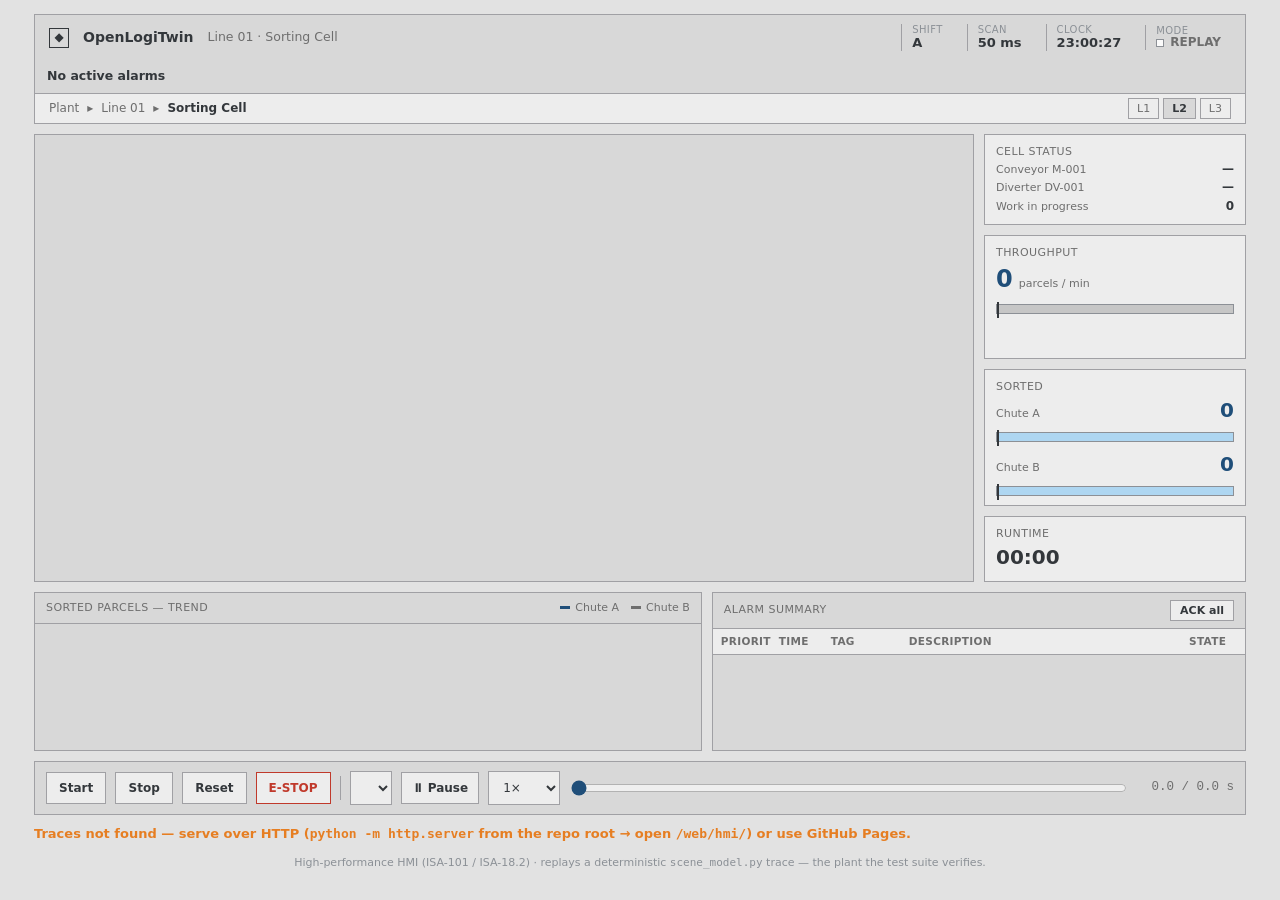
==== commit f01e138a: "fix(hmi): fill the process mimic + tidy the alarm summary Addresses the sparse/empty-looking mimic f" ====
--- a/web/hmi/index.html
+++ b/web/hmi/index.html
@@ -36,7 +36,7 @@
 
   <div class="main">
     <div class="mimic">
-      <svg id="cell" viewBox="0 0 960 320" role="img" aria-label="Conveyor sorting cell mimic"></svg>
+      <svg id="cell" viewBox="0 0 960 440" role="img" aria-label="Conveyor sorting cell mimic"></svg>
     </div>
     <div class="rail">
       <div class="fp">
--- a/web/hmi/hmi.css
+++ b/web/hmi/hmi.css
@@ -91,15 +91,20 @@
 .spark{display:block;width:100%;height:30px;margin-top:5px}
 
 /* ---- trend + alarm summary ---- */
-.lower{display:grid;grid-template-columns:1fr 262px;gap:10px;margin-top:10px}
+.lower{display:grid;grid-template-columns:1.25fr 1fr;gap:10px;margin-top:10px}
 .card{background:var(--panel);border:1px solid var(--line)}
 .card .hd{display:flex;align-items:center;justify-content:space-between;padding:7px 11px;
   border-bottom:1px solid var(--line);font-size:11px;text-transform:uppercase;letter-spacing:.04em;color:var(--ink-2)}
 .card .hd .leg{display:flex;gap:12px;text-transform:none;letter-spacing:0}
 .card .hd .leg i{display:inline-block;width:10px;height:3px;vertical-align:2px;margin-right:5px}
 .trendwrap{padding:8px 11px}
-.alm .rows{max-height:150px;overflow:auto}
-table.alm-t{width:100%;border-collapse:collapse;font-size:12px}
+.alm .rows{max-height:150px;overflow-y:auto;overflow-x:hidden}
+table.alm-t{width:100%;table-layout:fixed;border-collapse:collapse;font-size:12px}
+table.alm-t th:nth-child(1),table.alm-t td:nth-child(1){width:58px}
+table.alm-t th:nth-child(2),table.alm-t td:nth-child(2){width:52px}
+table.alm-t th:nth-child(3),table.alm-t td:nth-child(3){width:78px}
+table.alm-t th:nth-child(5),table.alm-t td:nth-child(5){width:64px}
+table.alm-t td:nth-child(4){white-space:nowrap;overflow:hidden;text-overflow:ellipsis}
 table.alm-t th{position:sticky;top:0;background:var(--raised);text-align:left;font-weight:600;color:var(--ink-2);
   font-size:10.5px;text-transform:uppercase;letter-spacing:.03em;padding:5px 8px;border-bottom:1px solid var(--line)}
 table.alm-t td{padding:5px 8px;border-bottom:1px solid var(--line);color:var(--ink)}
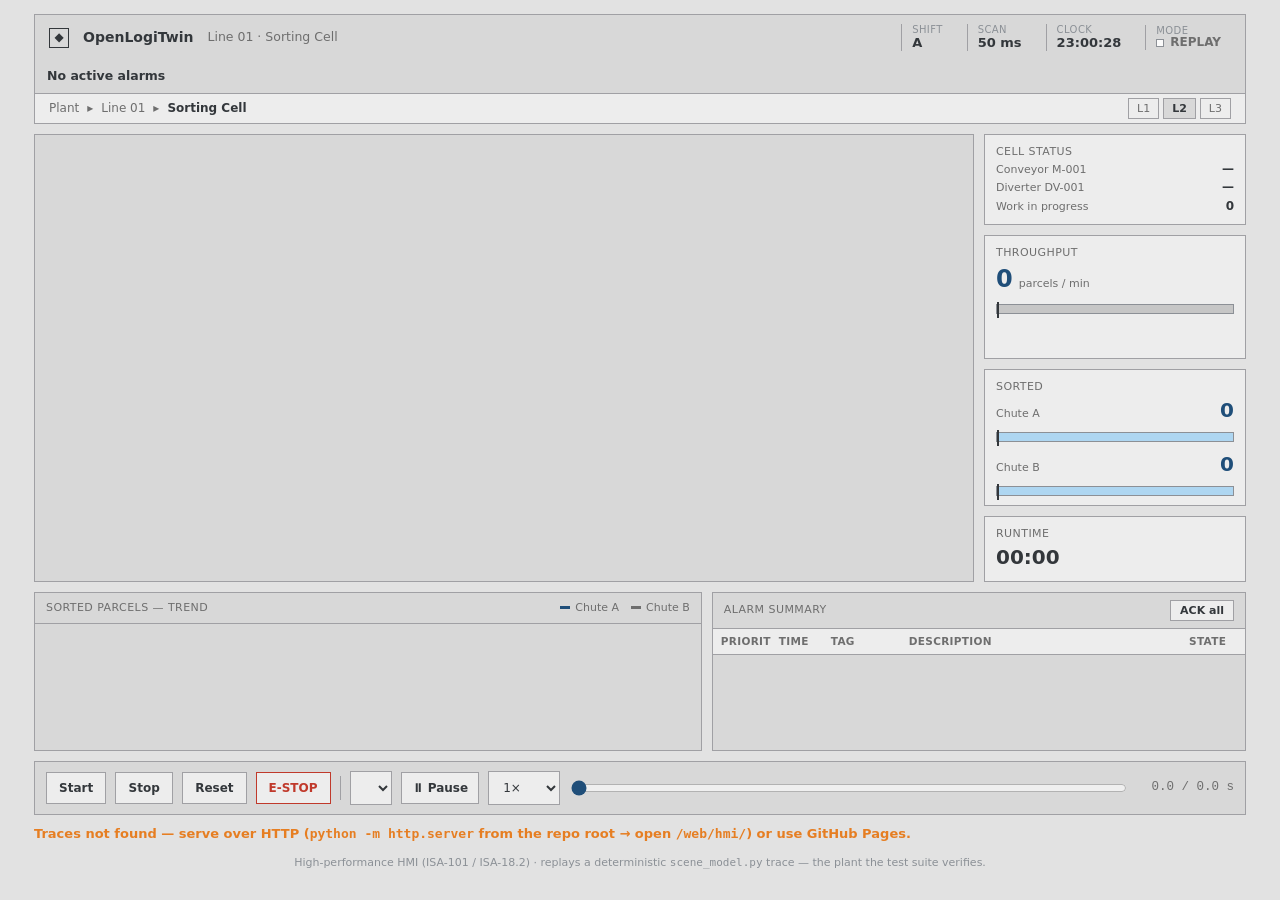
==== commit 28ea7096: "feat(hmi): faceplate popups — equipment detail + ISA-18.2 alarm rationalisation Deepen the visual la" ====
--- a/web/hmi/index.html
+++ b/web/hmi/index.html
@@ -95,6 +95,14 @@
   </div>
   <div class="hint" id="hint">Traces not found — serve over HTTP (<code>python -m http.server</code> from the repo root → open <code>/web/hmi/</code>) or use GitHub Pages.</div>
   <div class="foot">High-performance HMI (ISA-101 / ISA-18.2) · replays a deterministic <code>scene_model.py</code> trace — the plant the test suite verifies.</div>
+
+  <div class="fp-ov" id="fp-ov">
+    <div class="fp-pn">
+      <div class="h"><span><b id="fp-title">—</b><span class="tag" id="fp-tag"></span></span><span class="x" id="fp-x">✕ Close</span></div>
+      <div class="bd" id="fp-body"></div>
+      <div class="ac" id="fp-ac"></div>
+    </div>
+  </div>
 </div>
 <script src="hmi.js"></script>
 </body>
--- a/web/hmi/hmi.css
+++ b/web/hmi/hmi.css
@@ -131,4 +131,23 @@
 .tspan{font-family:var(--mono);color:var(--ink-2);font-size:12.5px;min-width:96px;text-align:right}
 .foot{color:var(--ink-3);font-size:11px;text-align:center;margin-top:12px}
 .hint{display:none;color:var(--p2);font-weight:600;margin-top:10px}
+
+/* faceplate popup (equipment detail + ISA-18.2 alarm rationalisation) */
+.fp-ov{position:fixed;inset:0;background:rgba(30,34,40,.4);display:none;align-items:center;justify-content:center;z-index:50}
+.fp-ov.show{display:flex}
+.fp-pn{background:var(--panel);border:1.5px solid var(--ink-2);min-width:340px;max-width:460px;width:92%}
+.fp-pn .h{display:flex;align-items:center;justify-content:space-between;padding:9px 12px;border-bottom:1px solid var(--line);background:var(--raised)}
+.fp-pn .h b{font-size:13.5px}
+.fp-pn .h .tag{color:var(--ink-2);font-family:var(--mono);font-size:11.5px;margin-left:8px}
+.fp-pn .x{cursor:pointer;color:var(--ink-2);border:1px solid var(--line);background:var(--panel);padding:2px 8px;font-size:12px}
+.fp-pn .bd{padding:6px 12px 10px}
+.fp-row{display:flex;justify-content:space-between;gap:14px;padding:5px 0;border-bottom:1px solid var(--line);font-size:12.5px}
+.fp-row .k{color:var(--ink-2)}
+.fp-row .vv{font-weight:600;text-align:right}
+.fp-row.col{display:block}
+.fp-row.col .k{margin-bottom:2px}
+.fp-row.col .vv{font-weight:400;text-align:left;color:var(--ink);line-height:1.4}
+.fp-pn .ac{display:flex;gap:8px;padding:10px 12px;border-top:1px solid var(--line);justify-content:flex-end}
+.mimic [data-fp]{cursor:pointer}
+.alm-t tbody tr{cursor:pointer}
 @media(max-width:840px){.main,.lower{grid-template-columns:1fr}}
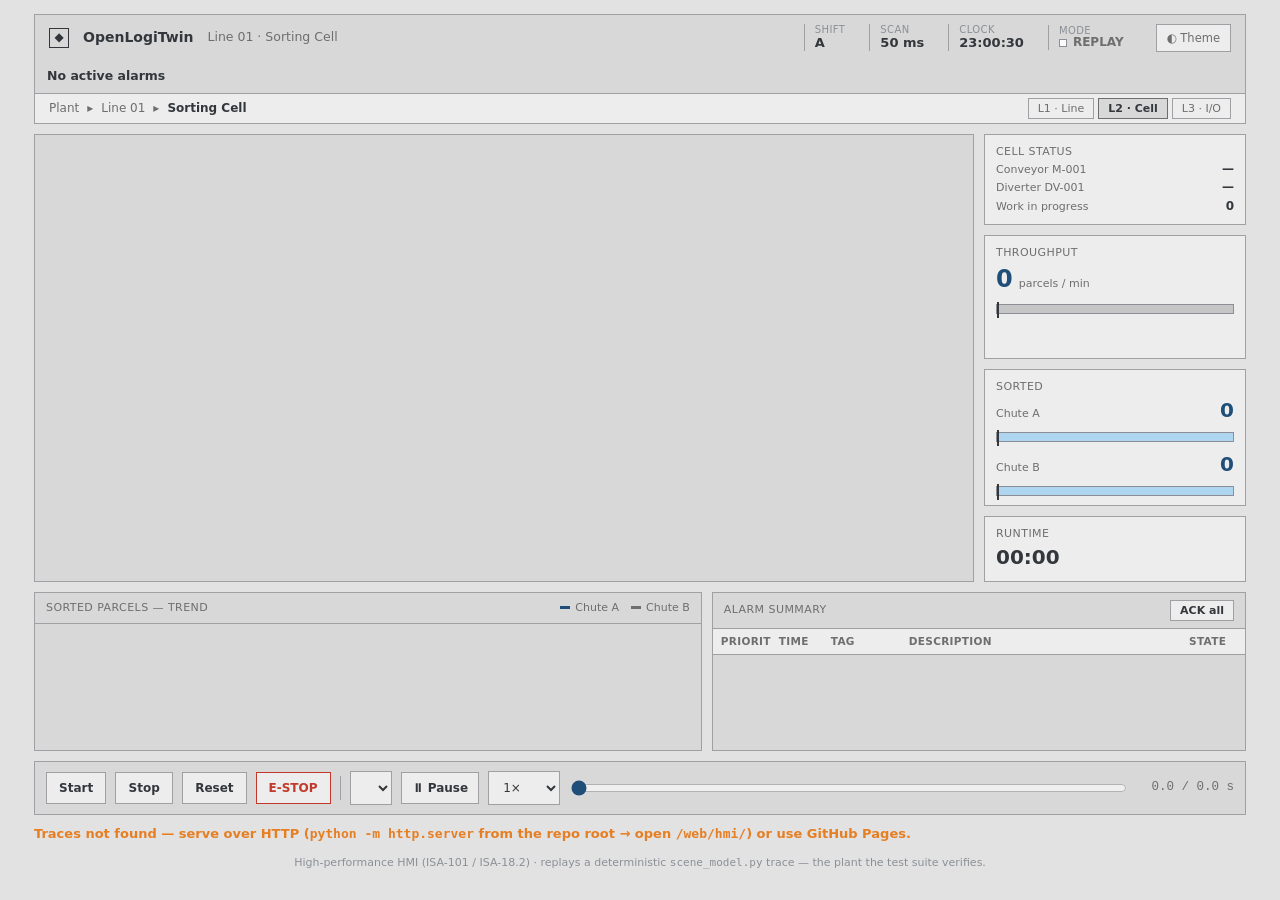
==== commit eab3b376: "feat(hmi): display-hierarchy navigation (L1/L2/L3) + light/dark theme Deepen the visual layer with t" ====
--- a/web/hmi/index.html
+++ b/web/hmi/index.html
@@ -19,6 +19,7 @@
     <span class="field"><span class="l">Scan</span><span class="v num" id="scan">50 ms</span></span>
     <span class="field"><span class="l">Clock</span><span class="v num" id="clock">--:--:--</span></span>
     <span class="field"><span class="l">Mode</span><span class="comms"><span class="b"></span><span id="mode">REPLAY</span></span></span>
+    <button class="thbtn" id="theme" title="Toggle light / dark theme">◐ Theme</button>
   </div>
 
   <!-- docked alarm banner: highest-priority + latest -->
@@ -30,13 +31,15 @@
 
   <!-- display hierarchy breadcrumb -->
   <div class="crumb">
-    <span>Plant</span><span>▸</span><span>Line 01</span><span>▸</span><b>Sorting Cell</b>
-    <span class="lv"><span>L1</span><span class="cur">L2</span><span>L3</span></span>
+    <span>Plant</span><span>▸</span><span>Line 01</span><span>▸</span><b id="crumb-leaf">Sorting Cell</b>
+    <span class="lv"><button id="lv1">L1 · Line</button><button id="lv2" class="cur">L2 · Cell</button><button id="lv3">L3 · I/O</button></span>
   </div>
 
   <div class="main">
     <div class="mimic">
       <svg id="cell" viewBox="0 0 960 440" role="img" aria-label="Conveyor sorting cell mimic"></svg>
+      <svg id="view-line" viewBox="0 0 960 440" style="display:none;width:100%;height:auto" role="img" aria-label="Line overview"></svg>
+      <div id="view-io" style="display:none"></div>
     </div>
     <div class="rail">
       <div class="fp">
--- a/web/hmi/hmi.css
+++ b/web/hmi/hmi.css
@@ -51,6 +51,8 @@
 .bar .field .v{font-size:13px;font-weight:600}
 .bar .comms{display:inline-flex;align-items:center;gap:6px;font-size:12px;font-weight:600;color:var(--ink-2)}
 .bar .comms .b{width:8px;height:8px;border:1px solid var(--line-2);background:var(--on)}
+.thbtn{margin-left:8px;background:var(--raised);color:var(--ink-2);border:1px solid var(--line);padding:6px 10px;font-size:11.5px;font-family:inherit;cursor:pointer}
+.thbtn:hover{border-color:var(--line-2);color:var(--ink)}
 
 /* ---- alarm banner (docked, highest priority + latest) ---- */
 .banner{display:flex;align-items:center;gap:10px;height:34px;padding:0 12px;
@@ -69,8 +71,18 @@
   color:var(--ink-2);background:var(--raised);border:1px solid var(--line);border-top:none}
 .crumb b{color:var(--ink);font-weight:600}
 .crumb .lv{margin-left:auto;display:flex;gap:4px}
-.crumb .lv span{padding:2px 8px;border:1px solid var(--line);color:var(--ink-2);font-size:11px}
-.crumb .lv .cur{background:var(--panel);color:var(--ink);font-weight:600}
+.crumb .lv button{padding:3px 9px;border:1px solid var(--line);background:var(--raised);color:var(--ink-2);font-size:11px;font-family:inherit;cursor:pointer}
+.crumb .lv button:hover{border-color:var(--line-2);color:var(--ink)}
+.crumb .lv button.cur{background:var(--panel);color:var(--ink);font-weight:600;border-color:var(--ink-2)}
+/* L3 I/O detail */
+#view-io{max-height:420px;overflow:auto}
+#view-io .h2{font-size:11px;color:var(--ink-2);text-transform:uppercase;letter-spacing:.04em;padding:9px 10px 4px}
+.io-t{width:100%;border-collapse:collapse;font-size:12.5px}
+.io-t th{position:sticky;top:0;background:var(--raised);text-align:left;color:var(--ink-2);font-size:10.5px;text-transform:uppercase;letter-spacing:.03em;padding:7px 10px;border-bottom:1px solid var(--line)}
+.io-t td{padding:7px 10px;border-bottom:1px solid var(--line)}
+.io-t .tag,.io-t .addr{font-family:var(--mono);color:var(--ink-2)}
+.io-t .val{font-family:var(--mono);font-weight:600;color:var(--data);text-align:right}
+.io-t .st0{color:var(--ink-2)}
 
 /* ---- main layout: mimic + right rail ---- */
 .main{display:grid;grid-template-columns:1fr 262px;gap:10px;margin-top:10px}
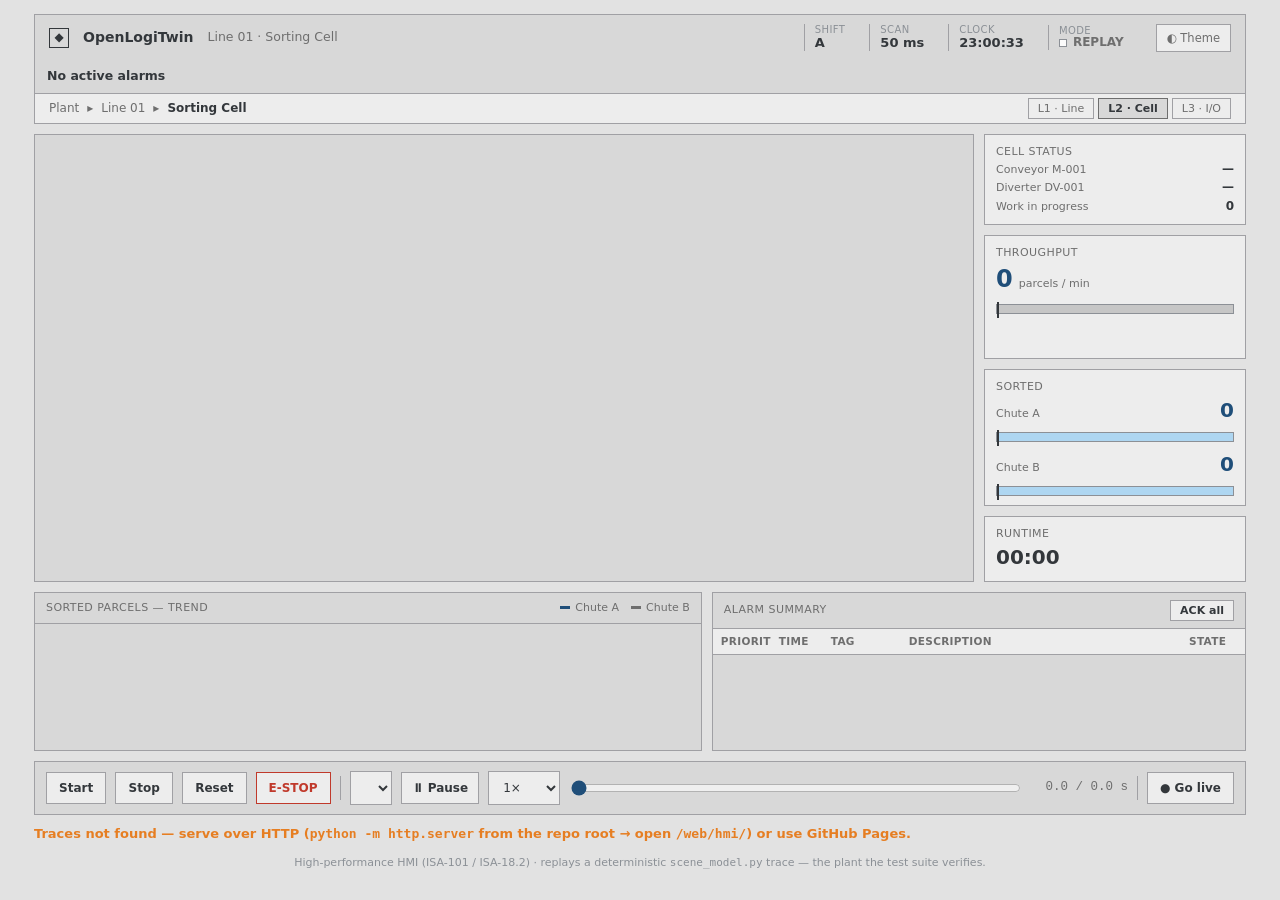
==== commit a9864740: "feat: live HMI mode — drive the real twin over WebSocket (V3) Turn the replay demo into a real-time " ====
--- a/web/hmi/index.html
+++ b/web/hmi/index.html
@@ -88,6 +88,7 @@
     <button class="btn" id="b-stop">Stop</button>
     <button class="btn" id="b-reset">Reset</button>
     <button class="btn est" id="b-est">E-STOP</button>
+    <button class="btn" id="b-jam" style="display:none">Inject jam</button>
     <div class="sep"></div>
     <select id="scenario" aria-label="Scenario"></select>
     <button class="btn play" id="play">⏸ Pause</button>
@@ -95,6 +96,8 @@
       <option value="0.5">0.5×</option><option value="1" selected>1×</option><option value="2">2×</option><option value="4">4×</option></select>
     <input type="range" id="seek" min="0" max="1000" value="0" aria-label="Timeline">
     <span class="tspan" id="time">0.0 / 0.0 s</span>
+    <div class="sep"></div>
+    <button class="btn" id="go-live">● Go live</button>
   </div>
   <div class="hint" id="hint">Traces not found — serve over HTTP (<code>python -m http.server</code> from the repo root → open <code>/web/hmi/</code>) or use GitHub Pages.</div>
   <div class="foot">High-performance HMI (ISA-101 / ISA-18.2) · replays a deterministic <code>scene_model.py</code> trace — the plant the test suite verifies.</div>
--- a/web/hmi/hmi.css
+++ b/web/hmi/hmi.css
@@ -141,6 +141,7 @@
   font-size:12px;font-family:inherit;cursor:pointer}
 input[type=range]{flex:1;min-width:130px;accent-color:var(--data)}
 .tspan{font-family:var(--mono);color:var(--ink-2);font-size:12.5px;min-width:96px;text-align:right}
+.ctrl :disabled{opacity:.45;cursor:not-allowed}
 .foot{color:var(--ink-3);font-size:11px;text-align:center;margin-top:12px}
 .hint{display:none;color:var(--p2);font-weight:600;margin-top:10px}
 
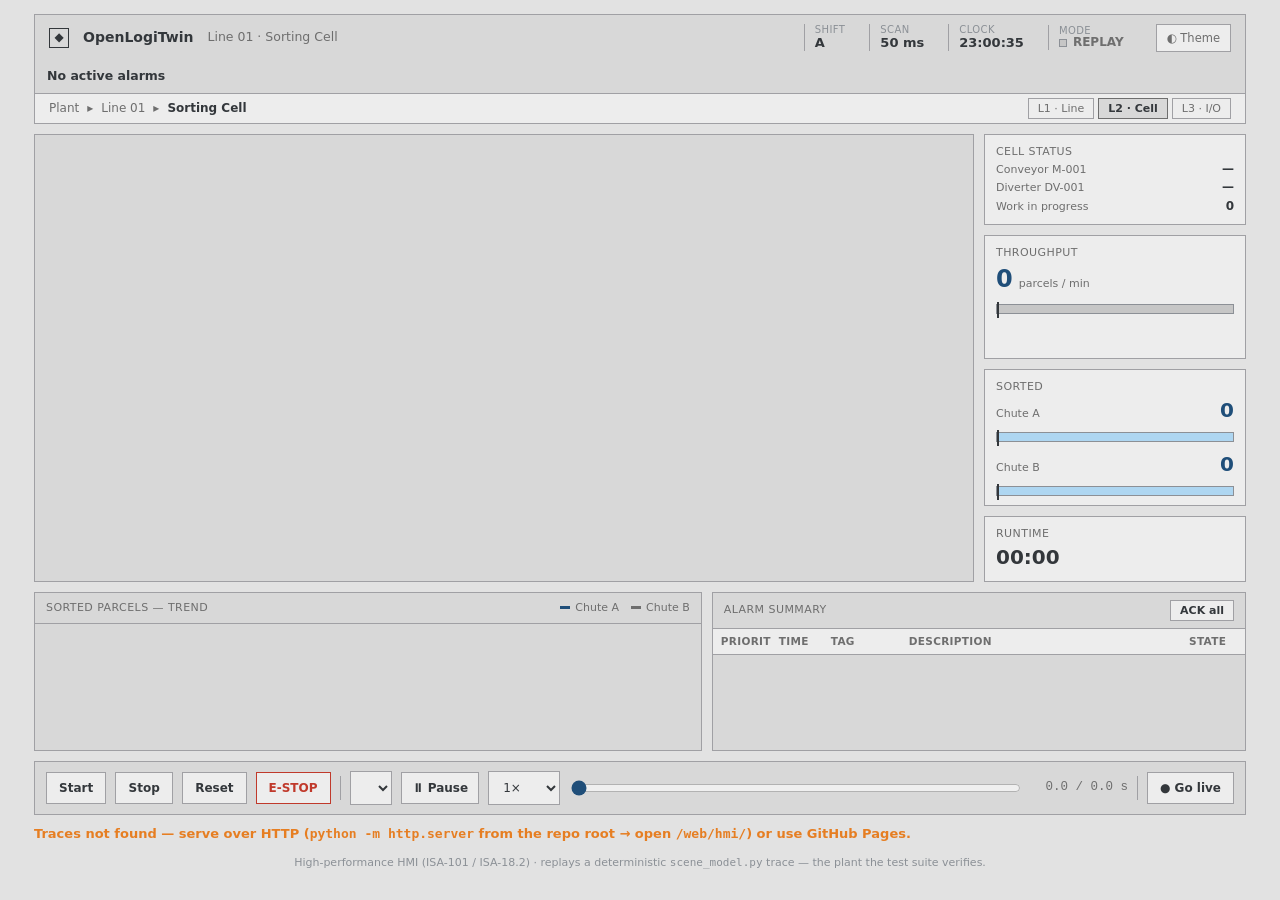
==== commit f8553b02: "fix: post-V3 audit remediation — HMI/server robustness + test coverage Web HMI: - E-stop now raises " ====
--- a/web/hmi/index.html
+++ b/web/hmi/index.html
@@ -18,7 +18,7 @@
     <span class="field"><span class="l">Shift</span><span class="v">A</span></span>
     <span class="field"><span class="l">Scan</span><span class="v num" id="scan">50 ms</span></span>
     <span class="field"><span class="l">Clock</span><span class="v num" id="clock">--:--:--</span></span>
-    <span class="field"><span class="l">Mode</span><span class="comms"><span class="b"></span><span id="mode">REPLAY</span></span></span>
+    <span class="field"><span class="l">Mode</span><span class="comms"><span class="b" id="comms-dot"></span><span id="mode">REPLAY</span></span></span>
     <button class="thbtn" id="theme" title="Toggle light / dark theme">◐ Theme</button>
   </div>
 
--- a/web/hmi/hmi.css
+++ b/web/hmi/hmi.css
@@ -50,7 +50,7 @@
 .bar .field .l{color:var(--ink-3);font-size:10px;letter-spacing:.04em;text-transform:uppercase}
 .bar .field .v{font-size:13px;font-weight:600}
 .bar .comms{display:inline-flex;align-items:center;gap:6px;font-size:12px;font-weight:600;color:var(--ink-2)}
-.bar .comms .b{width:8px;height:8px;border:1px solid var(--line-2);background:var(--on)}
+.bar .comms .b{width:8px;height:8px;border:1px solid var(--line-2);background:var(--off)}
 .thbtn{margin-left:8px;background:var(--raised);color:var(--ink-2);border:1px solid var(--line);padding:6px 10px;font-size:11.5px;font-family:inherit;cursor:pointer}
 .thbtn:hover{border-color:var(--line-2);color:var(--ink)}
 
